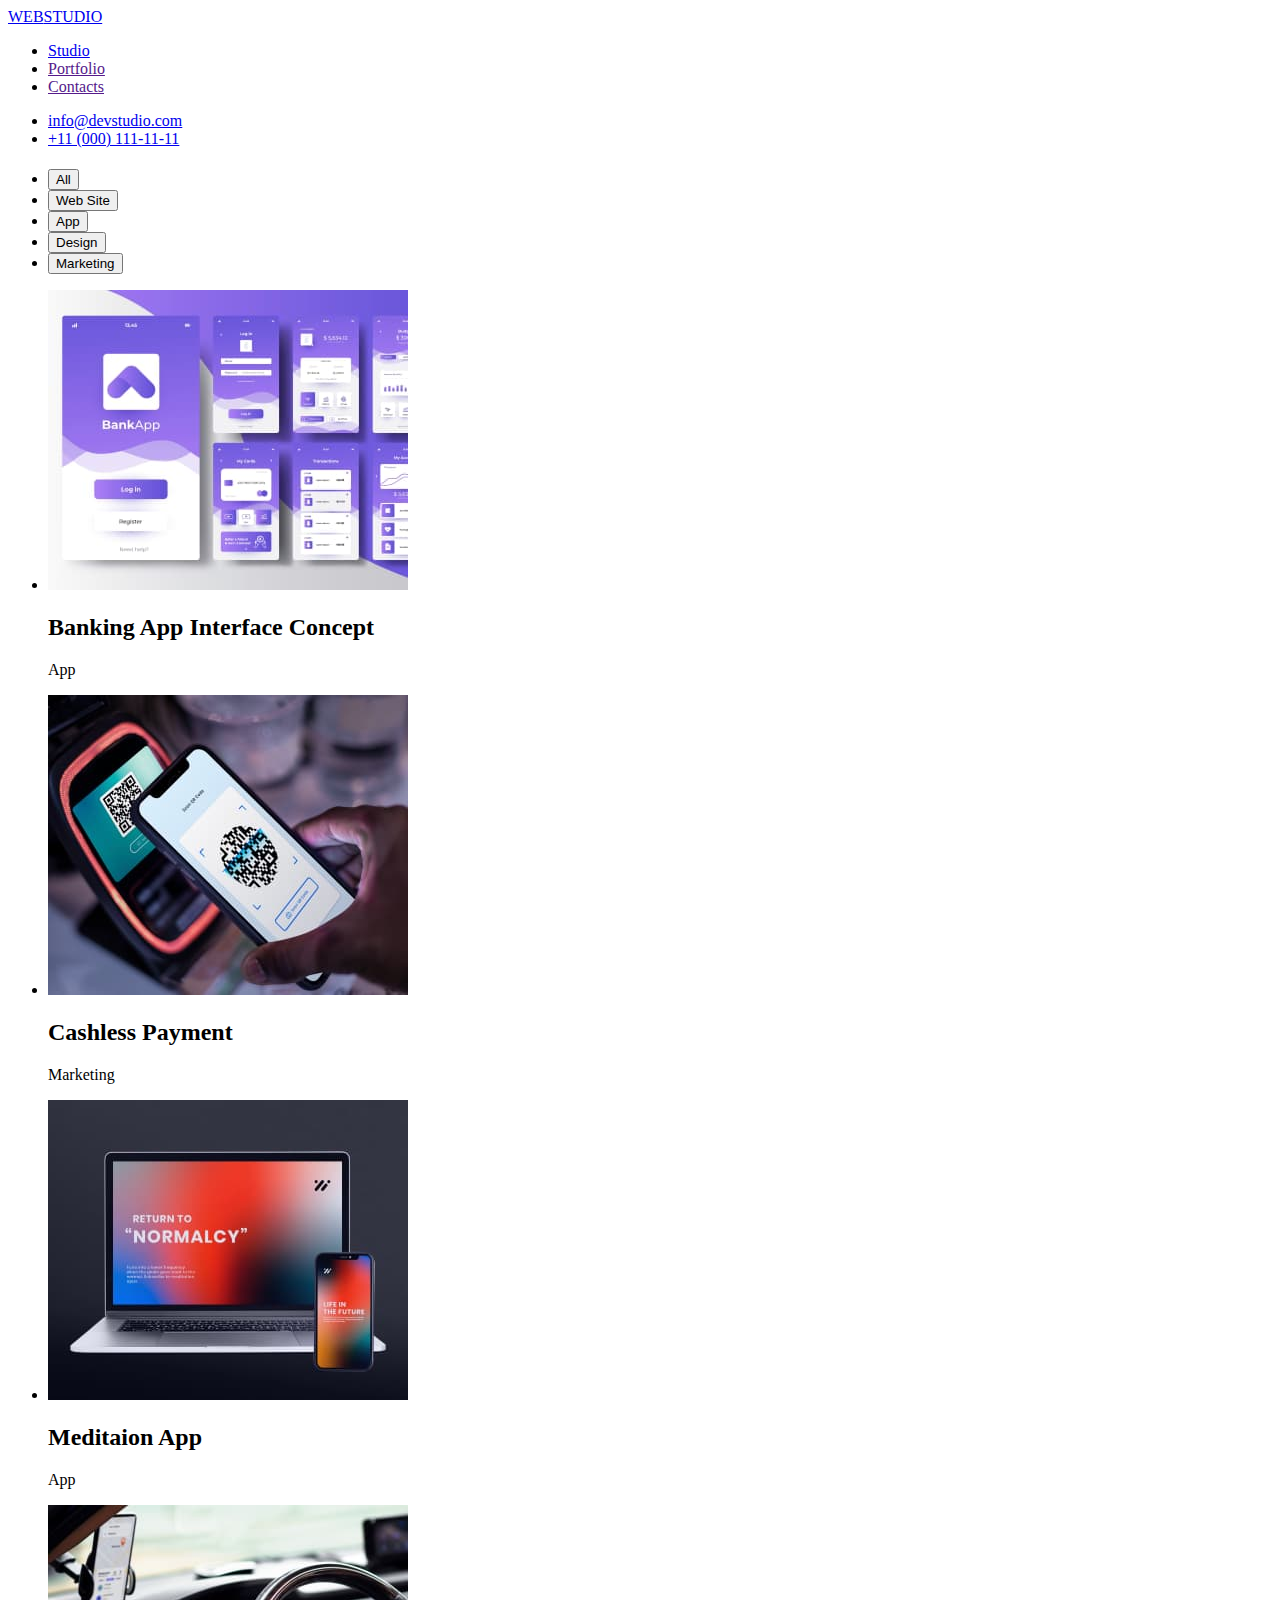
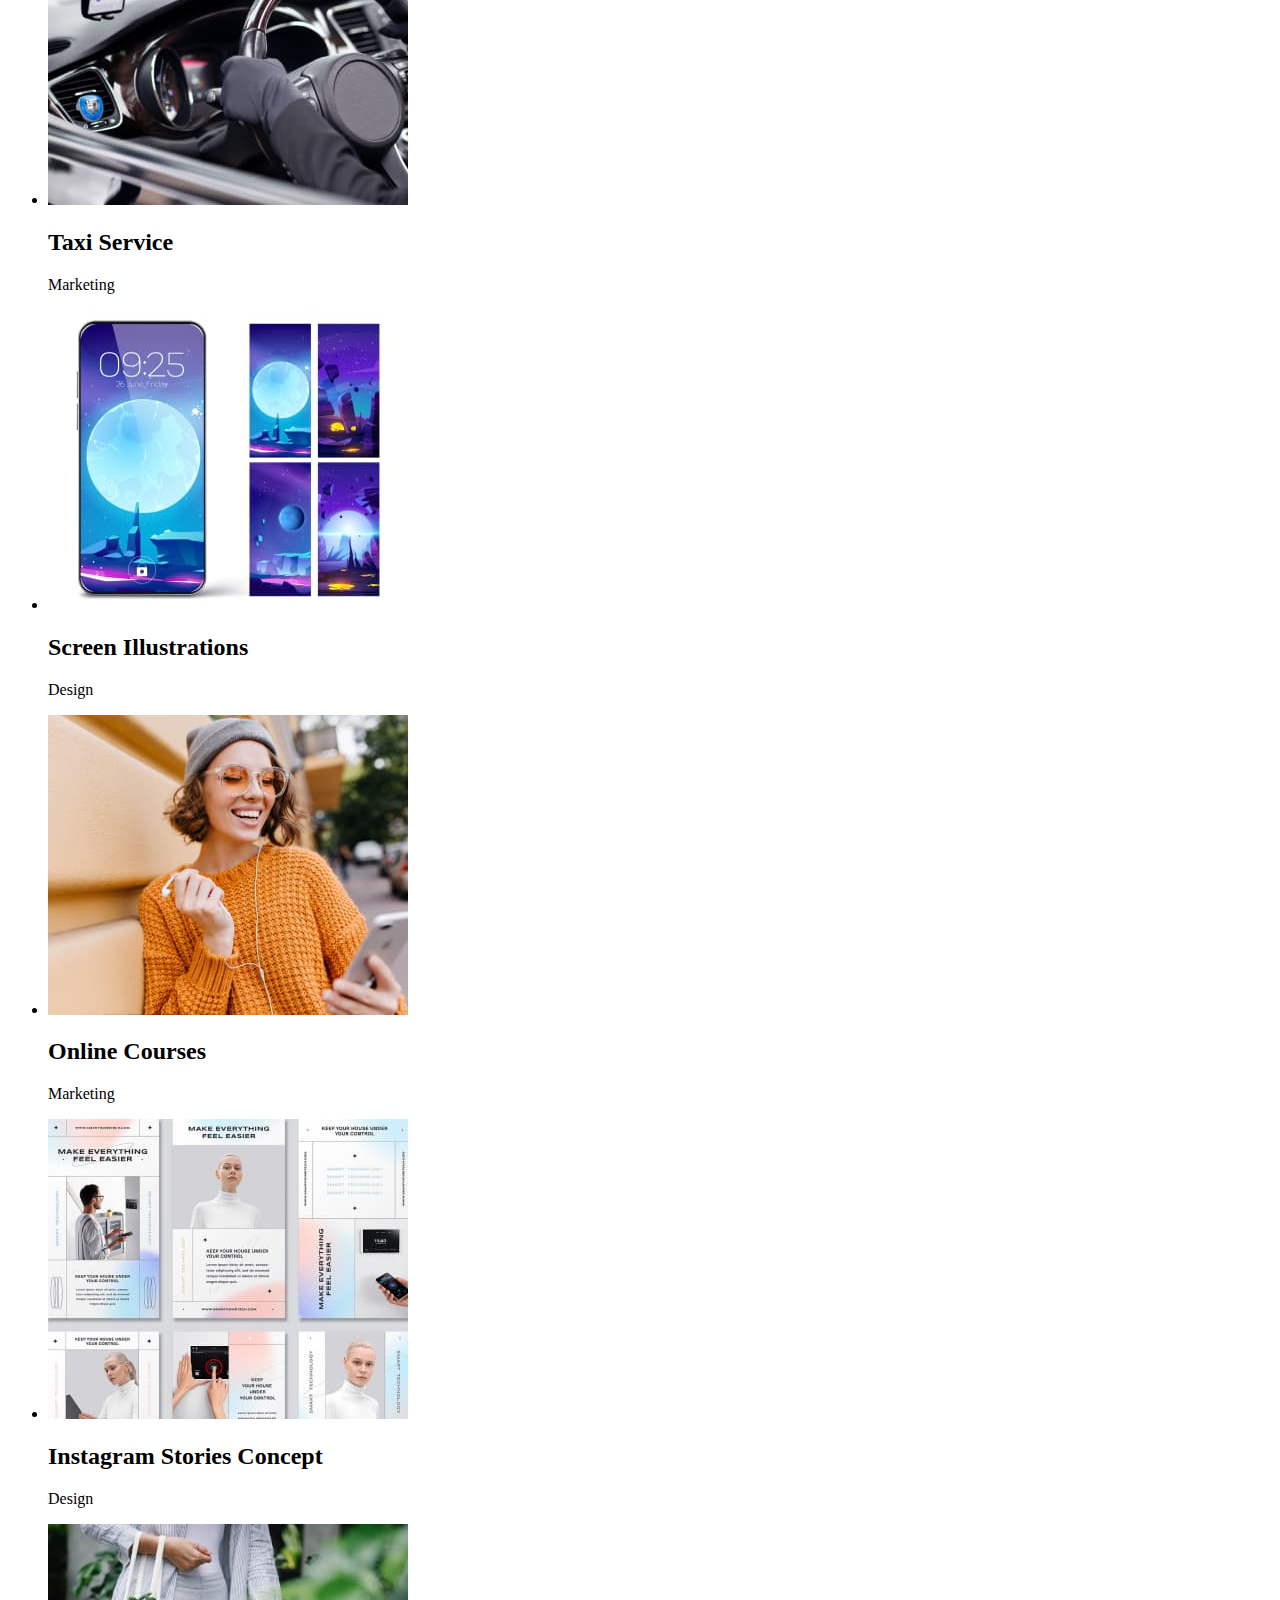
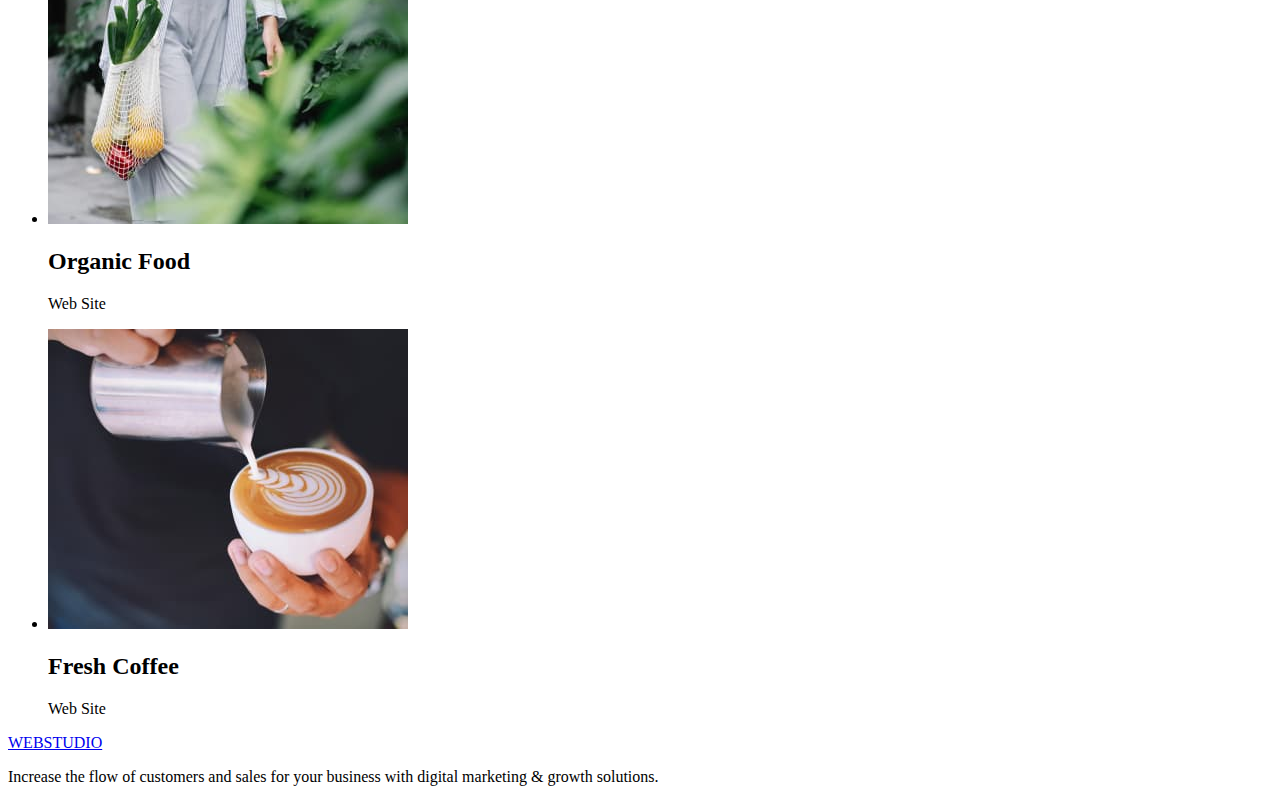
==== portfolio.html @ 89b3ca03 "secondpage" ====
<!DOCTYPE html>
<html lang="en">
<head>
    <meta charset="UTF-8">
    <meta http-equiv="X-UA-Compatible" content="IE=edge">
    <meta name="viewport" content="width=device-width, initial-scale=1.0">
    <title>Document</title>
    <link rel="stylesheet" href="./css/styles.css">
</head>
<body>
    	<header>
			<nav>
				<a href="./index.html">WEB<span>STUDIO</span></a>

				<ul>
					<li><a href="./index.html">Studio</a></li>
					<li><a href="">Portfolio</a></li>
					<li><a href="">Contacts</a></li>
				</ul>

			</nav>

      				<ul>
					<li><a href="mailto:info@devstudio.com">info@devstudio.com</a></li>
					<li><a href="tel:+110001111111">+11 (000) 111-11-11</a></li>
				</ul>

		</header>
        <main>
            <section>
                <h1></h1>
                <ul>
                    <li><button type="button">All</button></li>
                    <li><button type="button">Web Site</button></li>
                    <li><button type="button">App</button></li>
                    <li><button type="button">Design</button></li>
                    <li><button type="button">Marketing</button></li>
                </ul>
                <ul>
                    <li>
                        <img src="./img/img/banking.jpg" alt="App">
                        <h2>Banking App Interface Concept</h2>
                        <p>App</p>
                    </li>
                    <li>
                        <img src="./img/img/cashless.jpg" alt="phonepayment">
                        <h2>Cashless Payment</h2>
                        <p>Marketing</p>
                    </li>
                    <li>
                        <img src="./img/img/meditation.jpg" alt="Laptop and mobilephone">
                        <h2>Meditaion App</h2>
                        <p>App</p>
                    </li>
                    <li>
                        <img src="./img/img/taxi.jpg" alt="Steering wheel">
                        <h2>Taxi Service</h2>
                        <p>Marketing</p>
                    </li>
                    <li>
                        <img src="./img/img/screen.jpg" alt="mobile screen">
                        <h2>Screen Illustrations</h2>
                        <p>Design</p>
                    </li>
                    <li>
                        <img src="./img/img/online.jpg" alt="women">
                        <h2>Online Courses</h2>
                        <p>Marketing</p>
                    </li>
                    <li>
                        <img src="./img/img/inst.jpg" alt="instagram Stories">
                        <h2>Instagram Stories Concept</h2>
                        <p>Design</p>
                    </li>
                    <li>
                        <img src="./img/img/organic.jpg" alt="food in the bag">
                        <h2>Organic Food</h2>
                        <p>Web Site</p>
                    </li>
                    <li>
                        <img src="./img/img/fresh.jpg" alt="cup of Coffee">
                        <h2>Fresh Coffee</h2>
                        <p>Web Site</p>
                    </li>
                </ul>
            </section>
        </main>
    <footer>
			<a href="index.html">WEB<span>STUDIO</span></a>
			<p> Increase the flow of customers and sales for your business with digital marketing & growth solutions. </p>
		</footer>
</body>

</html>
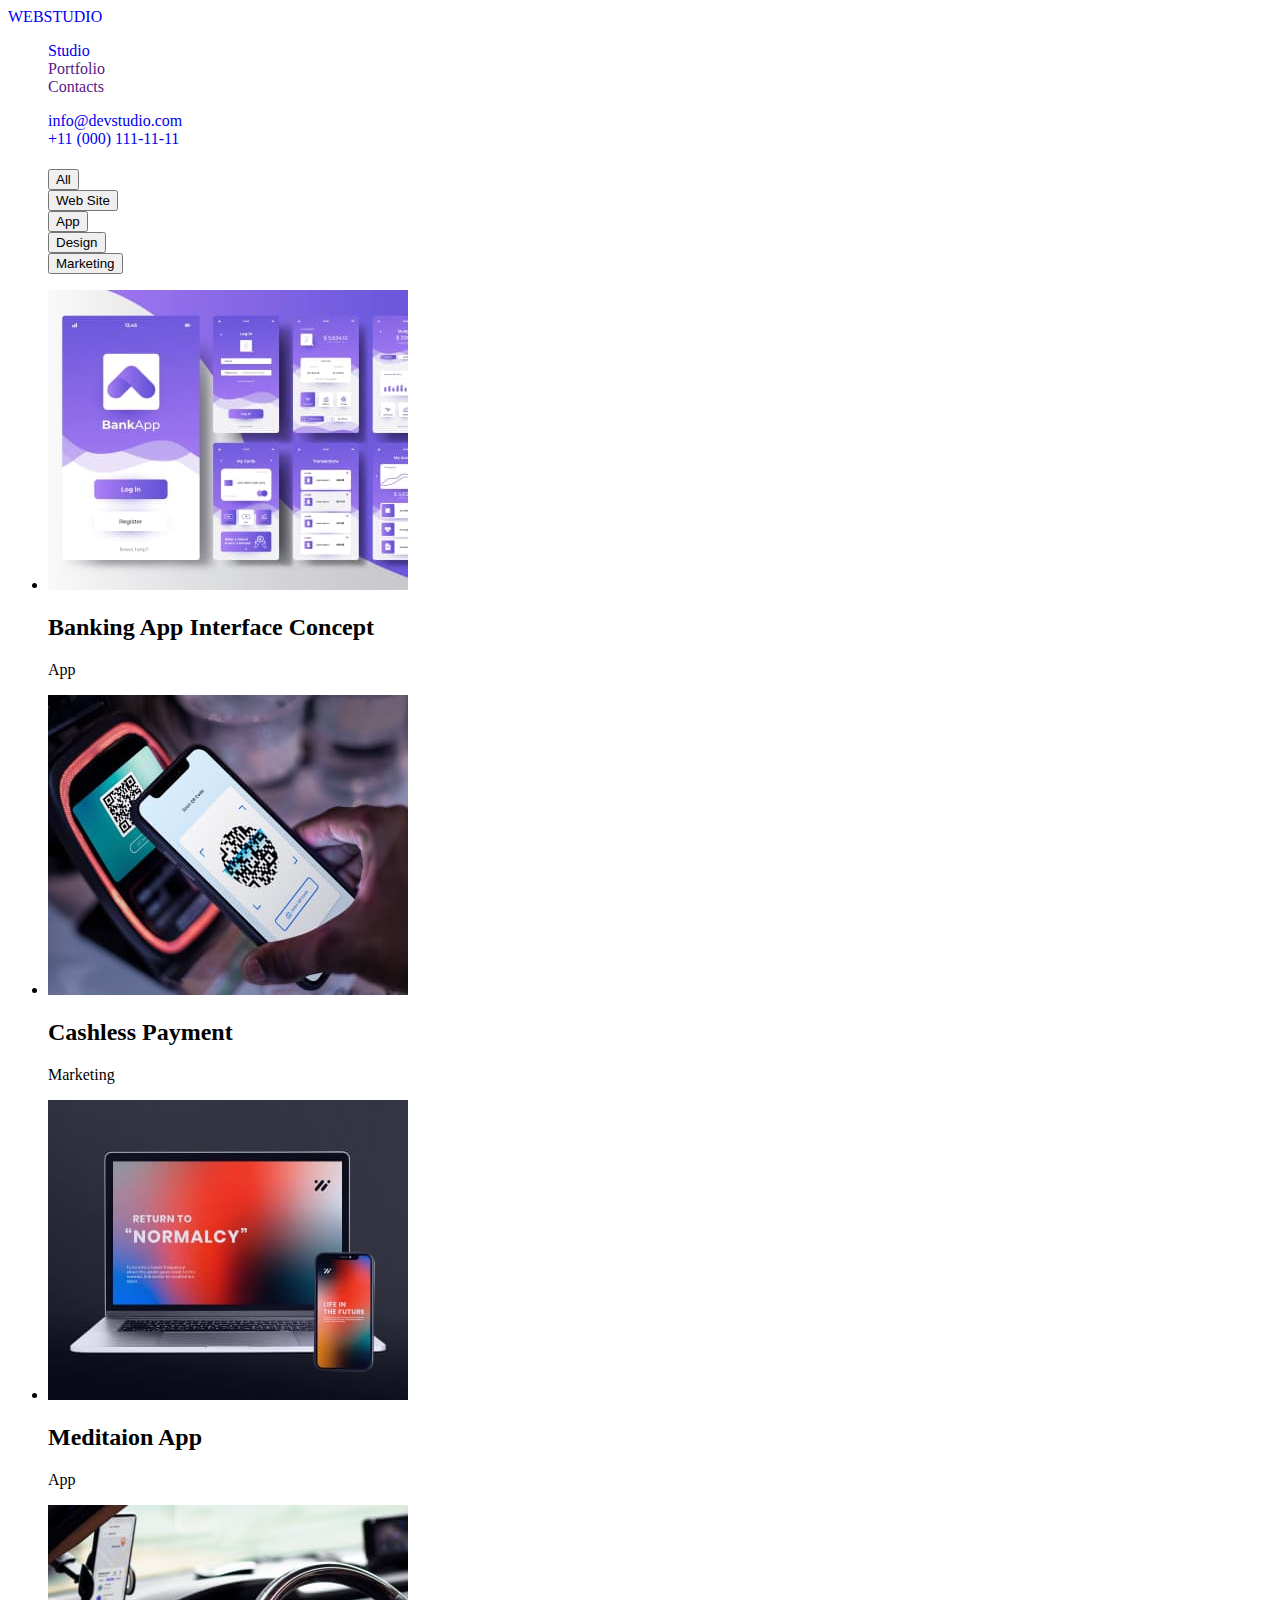
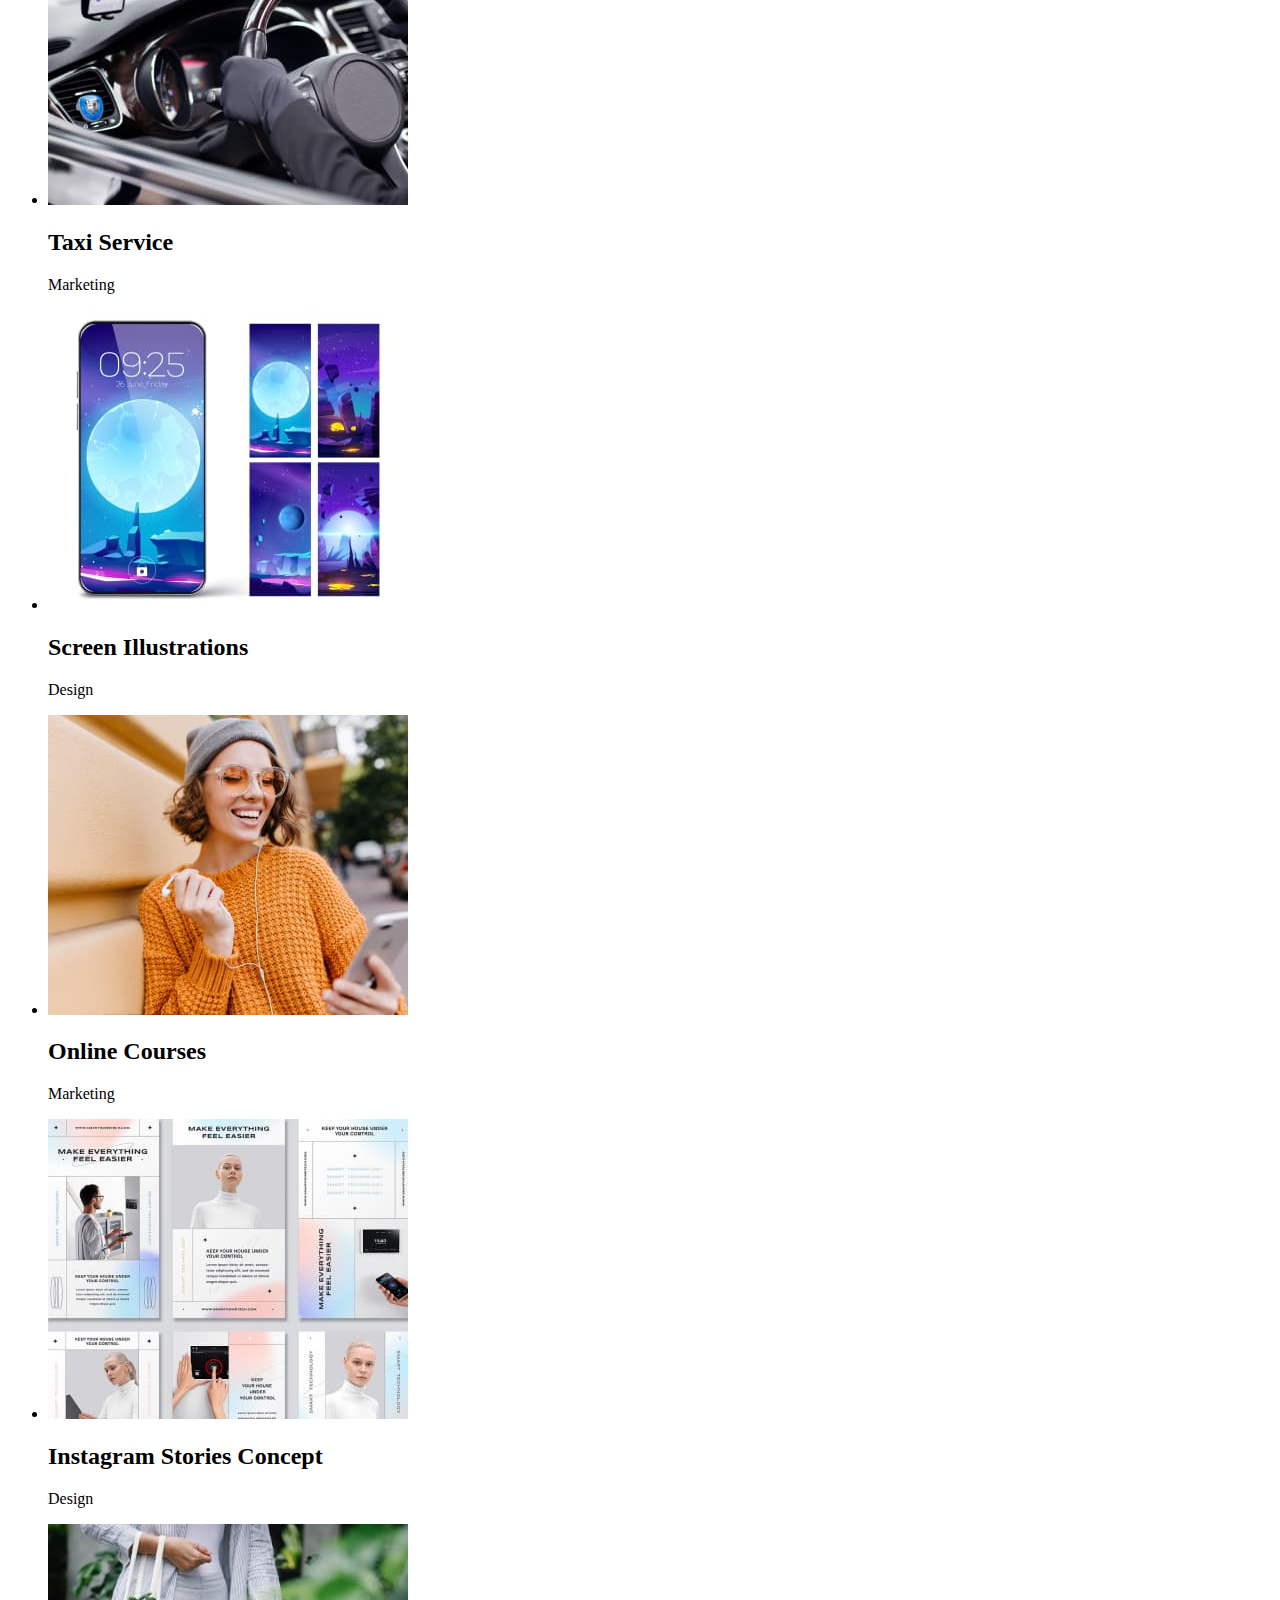
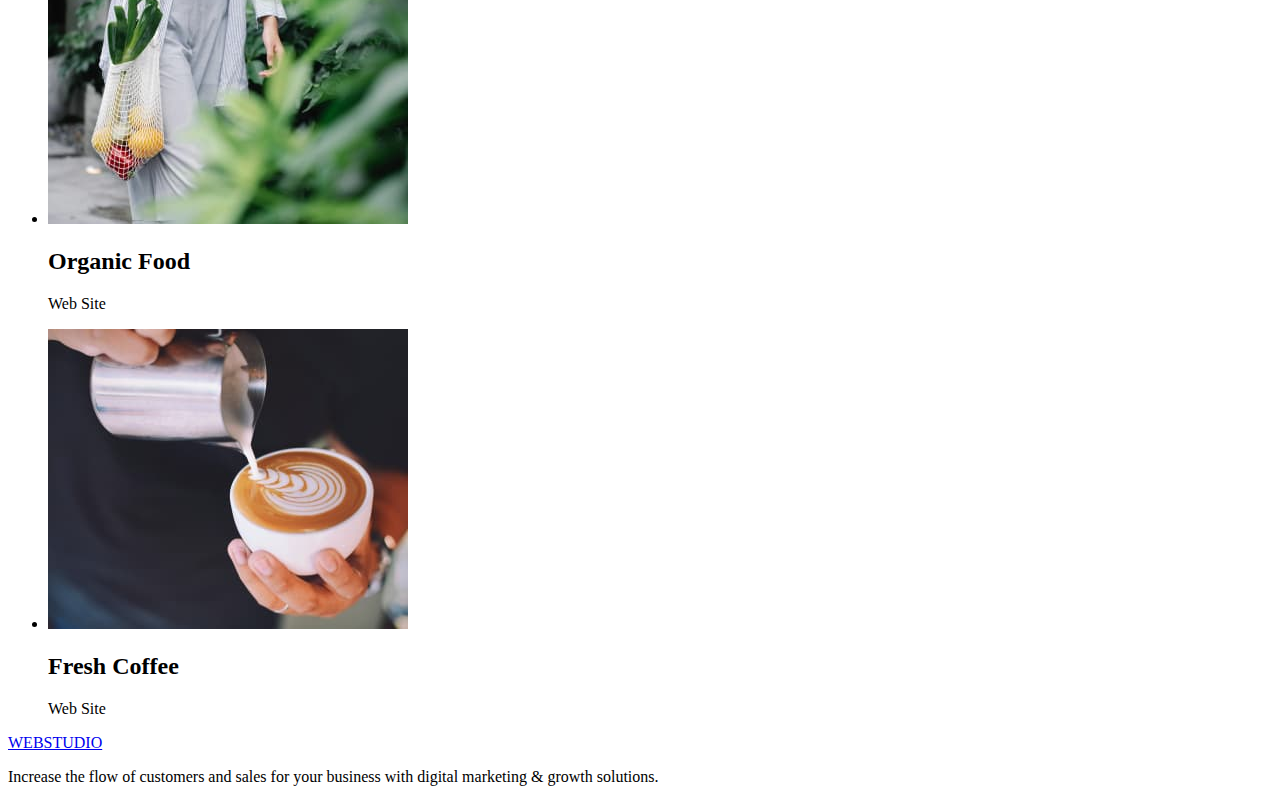
==== commit 65bccf78: "changes portfolio" ====
--- a/portfolio.html
+++ b/portfolio.html
@@ -1,40 +1,43 @@
 <!DOCTYPE html>
 <html lang="en">
 <head>
-    <meta charset="UTF-8">
-    <meta http-equiv="X-UA-Compatible" content="IE=edge">
-    <meta name="viewport" content="width=device-width, initial-scale=1.0">
+    <meta charset="UTF-8"/>
+    <meta http-equiv="X-UA-Compatible" content="IE=edge"/>
+    <meta name="viewport" content="width=device-width, initial-scale=1.0"/>
     <title>Document</title>
-    <link rel="stylesheet" href="./css/styles.css">
+    <link rel="preconnect" href="https://fonts.googleapis.com">
+		<link rel="preconnect" href="https://fonts.gstatic.com" crossorigin>
+		<link href="https://fonts.googleapis.com/css2?family=Raleway:wght@800&family=Roboto:wght@400;500;700&display=swap" rel="stylesheet">
+    <link rel="stylesheet" href="./css/styles.css"/>
 </head>
 <body>
     	<header>
 			<nav>
-				<a href="./index.html">WEB<span>STUDIO</span></a>
+				<a class="logo link" href="./index.html">WEB<span>STUDIO</span></a>
 
-				<ul>
-					<li><a href="./index.html">Studio</a></li>
-					<li><a href="">Portfolio</a></li>
-					<li><a href="">Contacts</a></li>
+				<ul class="header-list list">
+					<li class="studio-title"><a class="studio-title link" href="./index.html">Studio</a></li>
+					<li class="portfolio-title"><a class="portfolio-title link" href="">Portfolio</a></li>
+					<li class="contacts-title"><a class="contacts-title link" href="">Contacts</a></li>
 				</ul>
 
 			</nav>
 
       				<ul>
-					<li><a href="mailto:info@devstudio.com">info@devstudio.com</a></li>
-					<li><a href="tel:+110001111111">+11 (000) 111-11-11</a></li>
+					<li class="mailto list"><a class="mailto link" href="mailto:info@devstudio.com">info@devstudio.com</a></li>
+					<li class="tel list"><a class="tel link" href="tel:+110001111111">+11 (000) 111-11-11</a></li>
 				</ul>
 
 		</header>
         <main>
             <section>
                 <h1></h1>
-                <ul>
-                    <li><button type="button">All</button></li>
-                    <li><button type="button">Web Site</button></li>
-                    <li><button type="button">App</button></li>
-                    <li><button type="button">Design</button></li>
-                    <li><button type="button">Marketing</button></li>
+                <ul class="button-list">
+                    <li class="button-list list"><button type="button">All</button></li>
+                    <li class="button-list list"><button type="button">Web Site</button></li>
+                    <li class="button-list list"><button type="button">App</button></li>
+                    <li class="button-list list"><button type="button">Design</button></li>
+                    <li class="button-list list"><button type="button">Marketing</button></li>
                 </ul>
                 <ul>
                     <li>
--- a/css/styles.css
+++ b/css/styles.css
@@ -0,0 +1,64 @@
+.site-body {
+    background-color: grey;
+}
+.list {list-style: none;}
+
+.link {
+    text-decoration: none ;
+}
+
+.header {}
+
+.header-navigation {}
+
+.header-list {}
+
+.header-item {}
+
+.header-link {}
+
+.heater-contact-info {}
+
+.header-email {}
+
+.header-tel {}
+
+.hero {}
+
+.main-button {
+font-family: 'Roboto';
+font-weight: 600;
+font-size: 12px;
+line-height: 1.33;
+
+/* identical to box height */
+display: flex;
+align-items: center;
+letter-spacing: 0.04em;
+
+color: #FFFFFF;
+cursor: pointer;}
+
+.hero-strategy {}
+
+.hero-title {}
+
+.hero-pre-title {}
+
+
+   .button-list {
+    color: #FFFFFF;
+cursor: pointer;}
+
+.button-list :hover {
+   color:#4D5AE5; 
+}
+
+
+.button-list :focus {
+   color:#4D5AE5; }
+
+   .button-list {
+    color: #FFFFFF;
+cursor: pointer;}
+   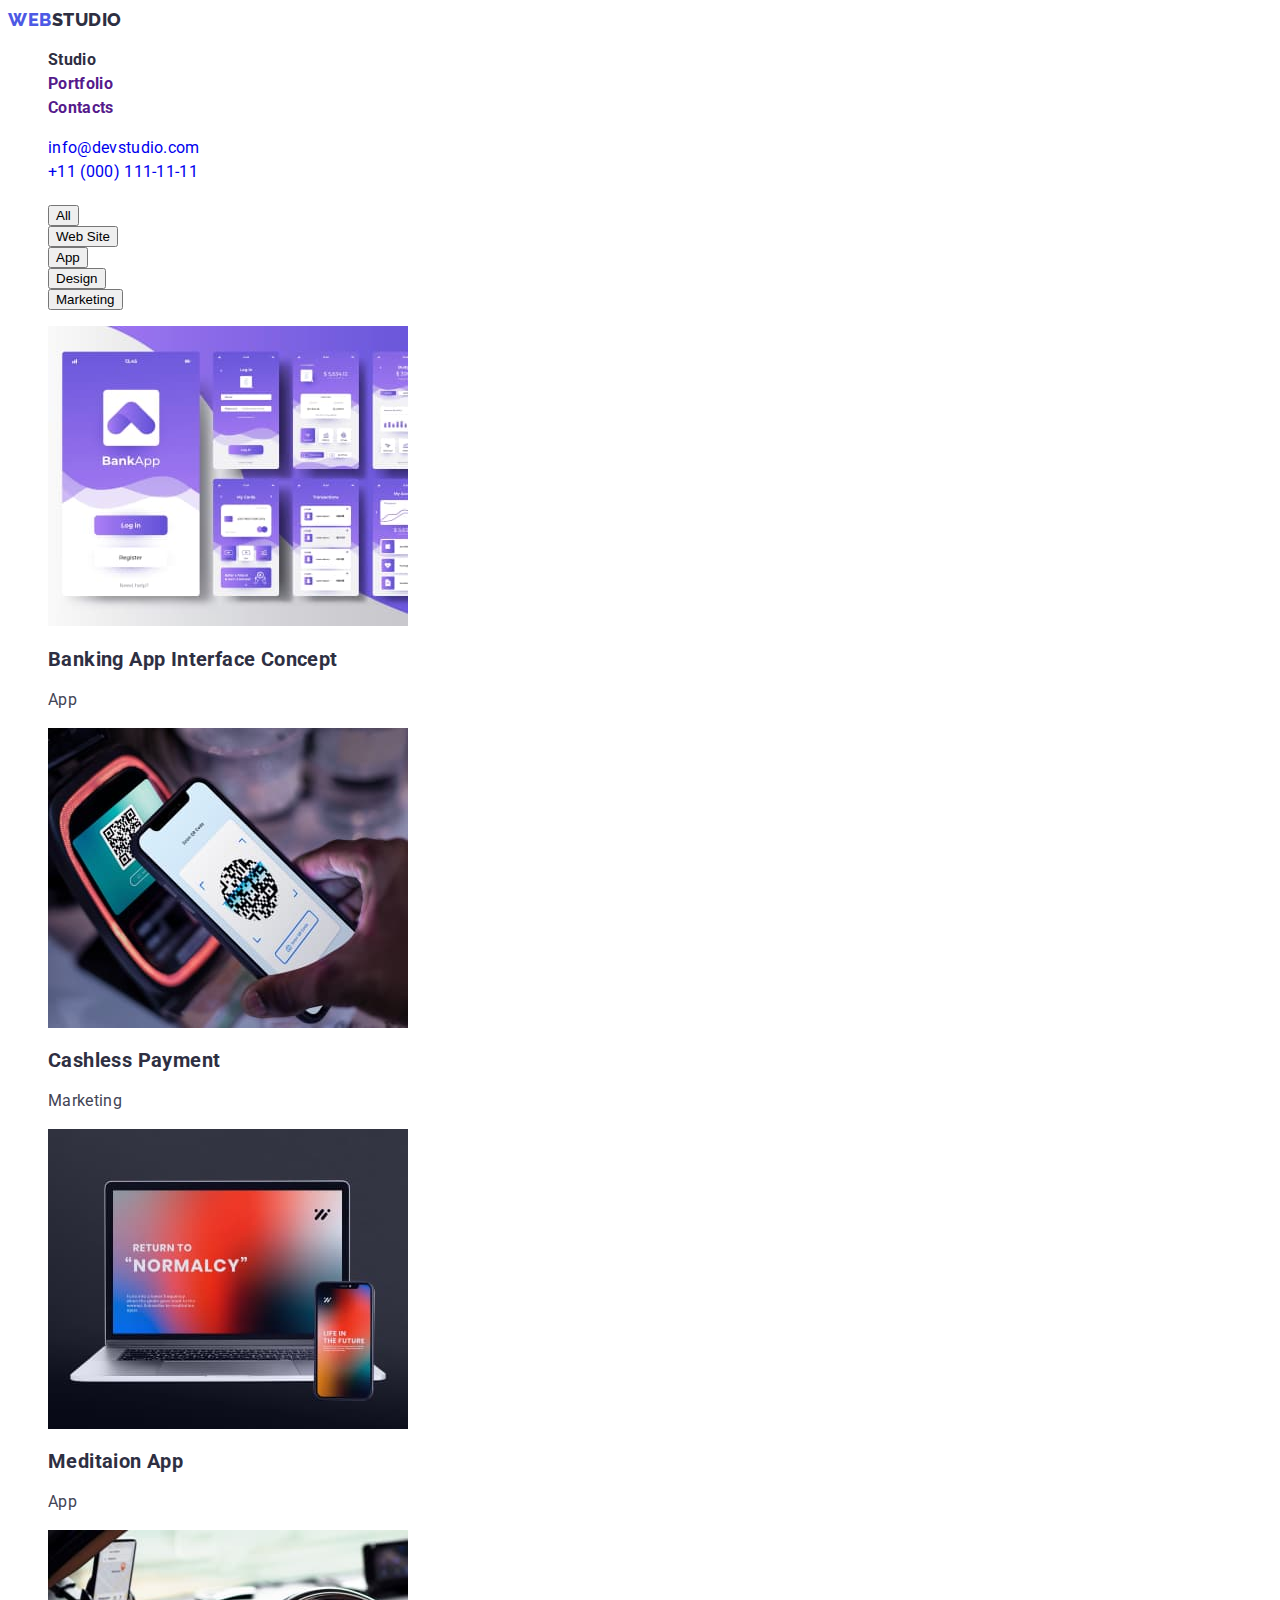
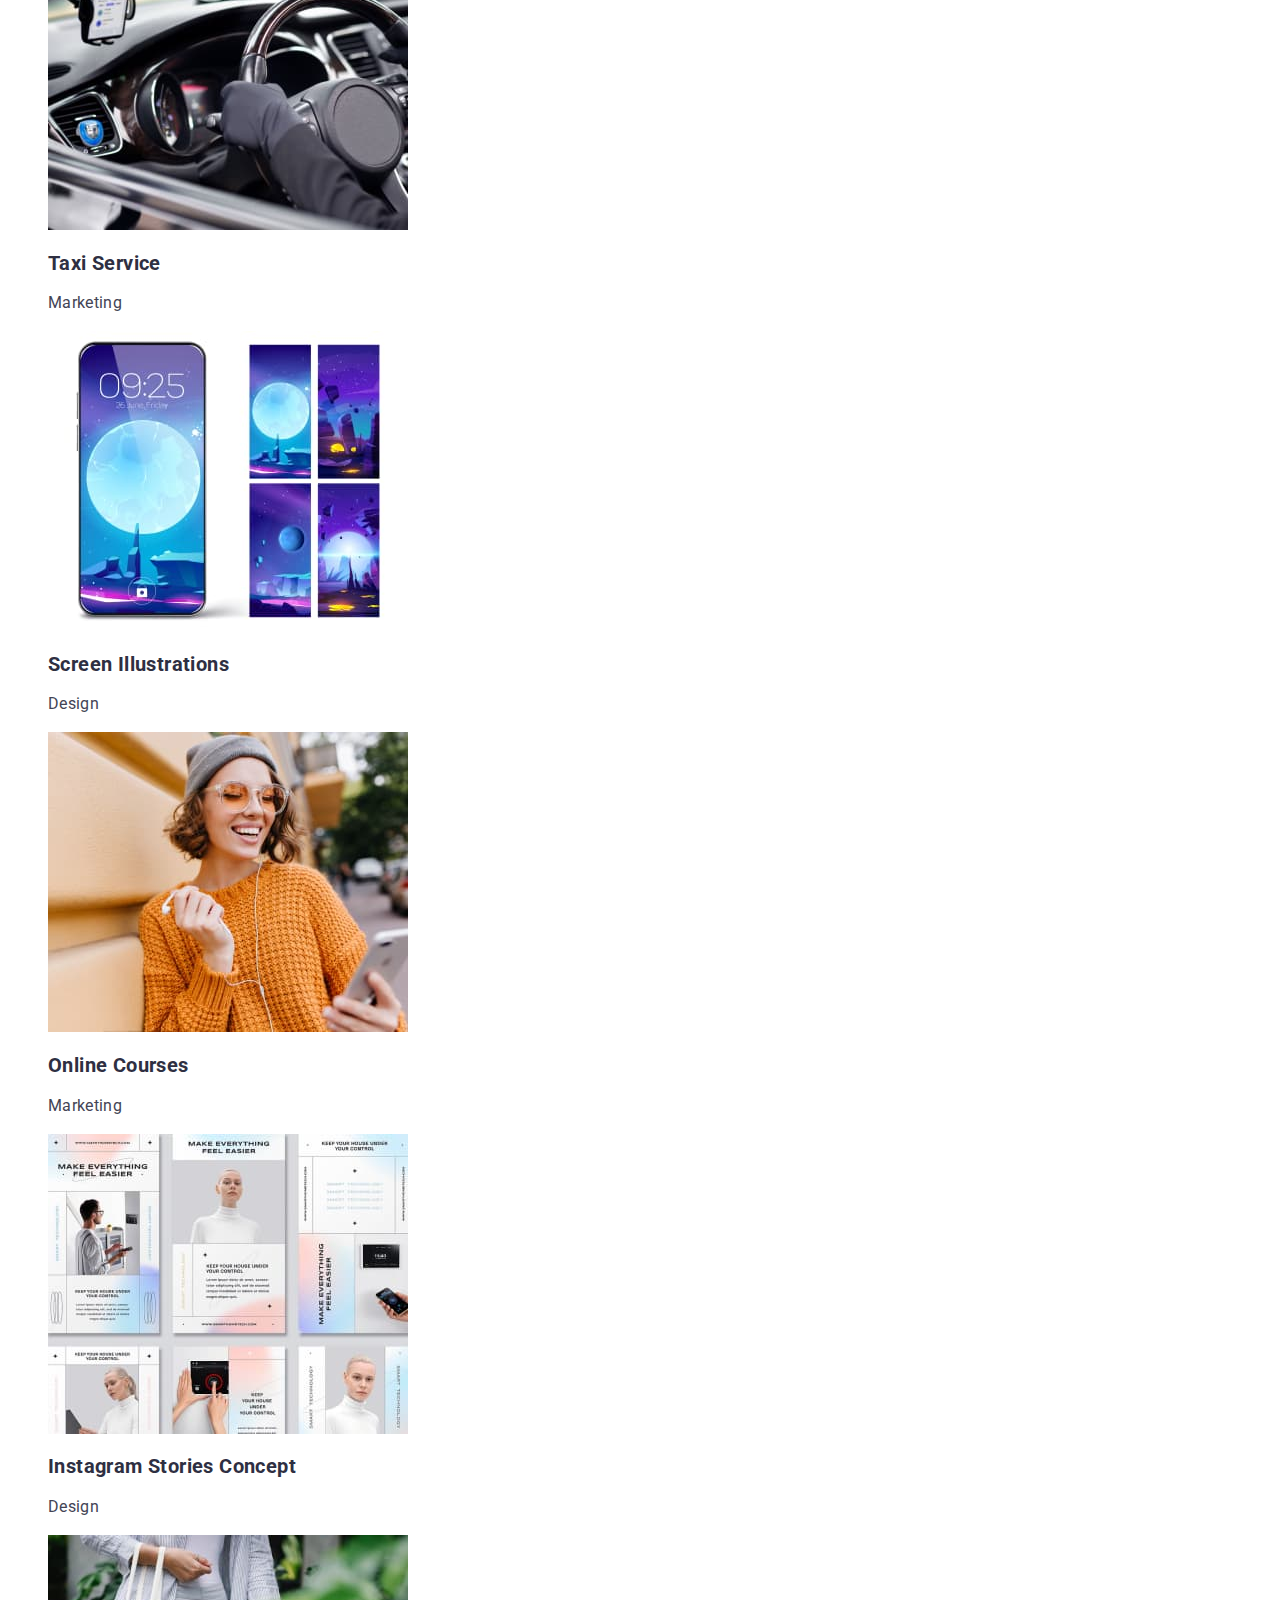
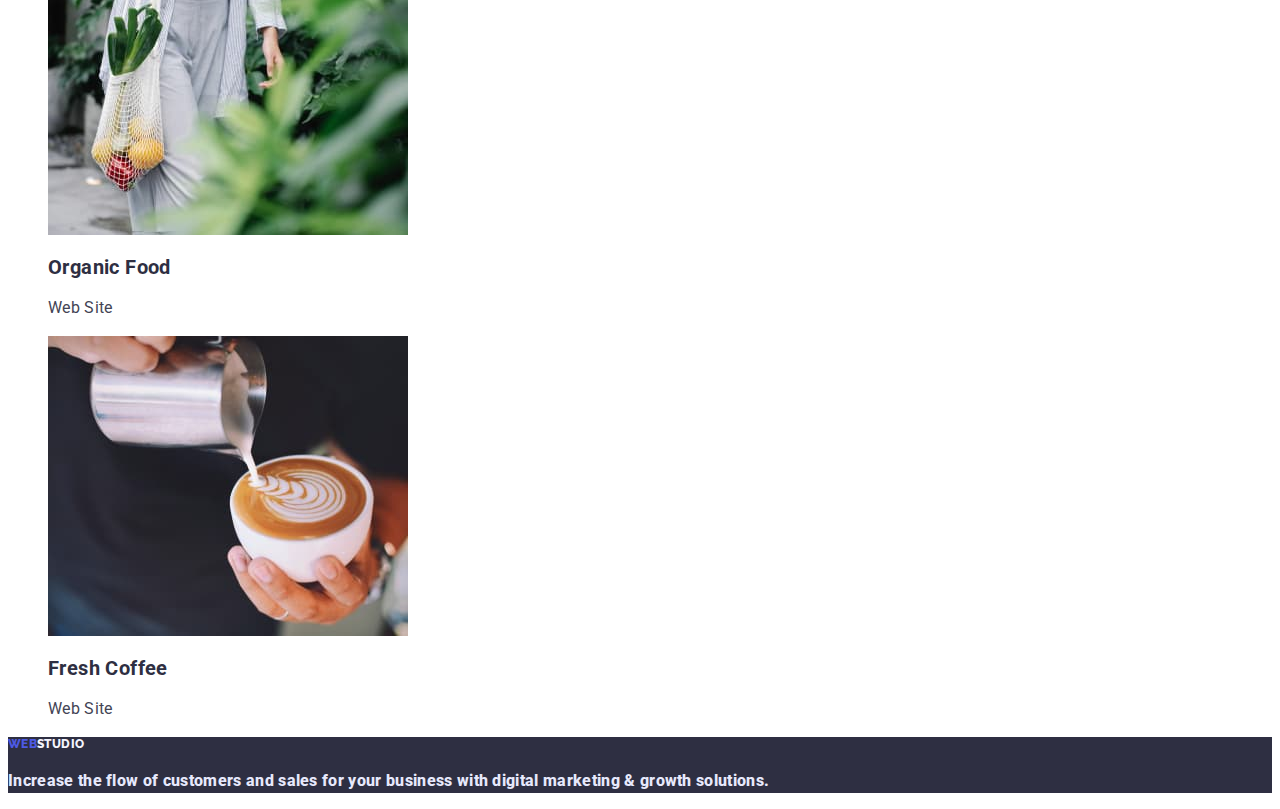
==== commit 020ce596: "updateafterfeedback" ====
--- a/portfolio.html
+++ b/portfolio.html
@@ -13,9 +13,9 @@
 <body>
     	<header>
 			<nav>
-				<a class="logo link" href="./index.html">WEB<span>STUDIO</span></a>
+				<a class="logo-portfolio link" href="./index.html">WEB<span class="logo-studio">STUDIO</span></a>
 
-				<ul class="header-list list">
+				<ul class="header-list-portfolio list">
 					<li class="studio-title"><a class="studio-title link" href="./index.html">Studio</a></li>
 					<li class="portfolio-title"><a class="portfolio-title link" href="">Portfolio</a></li>
 					<li class="contacts-title"><a class="contacts-title link" href="">Contacts</a></li>
@@ -23,7 +23,7 @@
 
 			</nav>
 
-      				<ul>
+      				<ul class="contact-inf">
 					<li class="mailto list"><a class="mailto link" href="mailto:info@devstudio.com">info@devstudio.com</a></li>
 					<li class="tel list"><a class="tel link" href="tel:+110001111111">+11 (000) 111-11-11</a></li>
 				</ul>
@@ -31,8 +31,8 @@
 		</header>
         <main>
             <section>
-                <h1></h1>
-                <ul class="button-list">
+                <h1 class="Visually-hiden"></h1>
+                <ul class="button-list-portfolio">
                     <li class="button-list list"><button type="button">All</button></li>
                     <li class="button-list list"><button type="button">Web Site</button></li>
                     <li class="button-list list"><button type="button">App</button></li>
@@ -40,57 +40,57 @@
                     <li class="button-list list"><button type="button">Marketing</button></li>
                 </ul>
                 <ul>
-                    <li>
-                        <img src="./img/img/banking.jpg" alt="App">
-                        <h2>Banking App Interface Concept</h2>
-                        <p>App</p>
+                    <li class="menutour list">
+                        <img src="./img/img/banking.jpg" alt="App" width="360">
+                        <h2 class="menu-title">Banking App Interface Concept</h2>
+                        <p class="pre-menu-title">App</p>
                     </li>
-                    <li>
-                        <img src="./img/img/cashless.jpg" alt="phonepayment">
-                        <h2>Cashless Payment</h2>
-                        <p>Marketing</p>
+                    <li class="menutour list">
+                        <img src="./img/img/cashless.jpg" alt="phonepayment" width="360">
+                        <h2 class="menu-title">Cashless Payment</h2>
+                        <p class="pre-menu-title">Marketing</p>
                     </li>
-                    <li>
-                        <img src="./img/img/meditation.jpg" alt="Laptop and mobilephone">
-                        <h2>Meditaion App</h2>
-                        <p>App</p>
+                    <li class="menutour list">
+                        <img src="./img/img/meditation.jpg" alt="Laptop and mobilephone" width="360">
+                        <h2 class="menu-title">Meditaion App</h2>
+                        <p class="pre-menu-title">App</p>
                     </li>
-                    <li>
-                        <img src="./img/img/taxi.jpg" alt="Steering wheel">
-                        <h2>Taxi Service</h2>
-                        <p>Marketing</p>
+                    <li class="menutour list">
+                        <img src="./img/img/taxi.jpg" alt="Steering wheel" width="360">
+                        <h2 class="menu-title">Taxi Service</h2>
+                        <p class="pre-menu-title">Marketing</p>
                     </li>
-                    <li>
-                        <img src="./img/img/screen.jpg" alt="mobile screen">
-                        <h2>Screen Illustrations</h2>
-                        <p>Design</p>
+                    <li class="menutour list">
+                        <img src="./img/img/screen.jpg" alt="mobile screen" width="360">
+                        <h2 class="menu-title">Screen Illustrations</h2>
+                        <p class="pre-menu-title">Design</p>
                     </li>
-                    <li>
-                        <img src="./img/img/online.jpg" alt="women">
-                        <h2>Online Courses</h2>
-                        <p>Marketing</p>
+                    <li class="menutour list">
+                        <img src="./img/img/online.jpg" alt="women" width="360">
+                        <h2 class="menu-title">Online Courses</h2>
+                        <p class="pre-menu-title">Marketing</p>
                     </li>
-                    <li>
-                        <img src="./img/img/inst.jpg" alt="instagram Stories">
-                        <h2>Instagram Stories Concept</h2>
-                        <p>Design</p>
+                    <li class="menutour list">
+                        <img src="./img/img/inst.jpg" alt="instagram Stories" width="360">
+                        <h2 class="menu-title">Instagram Stories Concept</h2>
+                        <p class="pre-menu-title">Design</p>
                     </li>
-                    <li>
-                        <img src="./img/img/organic.jpg" alt="food in the bag">
-                        <h2>Organic Food</h2>
-                        <p>Web Site</p>
+                    <li class="menutour list">
+                        <img src="./img/img/organic.jpg" alt="food in the bag" width="360">
+                        <h2 class="menu-title">Organic Food</h2>
+                        <p class="pre-menu-title">Web Site</p>
                     </li>
-                    <li>
-                        <img src="./img/img/fresh.jpg" alt="cup of Coffee">
-                        <h2>Fresh Coffee</h2>
-                        <p>Web Site</p>
+                    <li class="menutour list">
+                        <img src="./img/img/fresh.jpg" alt="cup of Coffee" width="360">
+                        <h2 class="menu-title">Fresh Coffee</h2>
+                        <p class="pre-menu-title">Web Site</p>
                     </li>
                 </ul>
             </section>
         </main>
-    <footer>
-			<a href="index.html">WEB<span>STUDIO</span></a>
-			<p> Increase the flow of customers and sales for your business with digital marketing & growth solutions. </p>
+    <footer class="footer">
+			<a class="footer-logo link" href="index.html">WEB<span class="logo-footer">STUDIO</span></a>
+			<p class="end-word"> Increase the flow of customers and sales for your business with digital marketing & growth solutions. </p>
 		</footer>
 </body>
 
--- a/css/styles.css
+++ b/css/styles.css
@@ -1,64 +1,501 @@
-.site-body {
-    background-color: grey;
+
+:root {
+--primary-brand: #4D5AE5;
+--dark: #2E2F42;
+--text: #434455;
+--success: #31d0aa;
+--subtle-text:#8e8f99;
+--accent:#e7e9fc;
+--ligt:#F4F4FD;
+--button-active:#404bbf;
+--white-text-color:#ffffff;
+
+--main-font: Roboto, sans-serif;
+--secondary-font:Raleway, sans-serif;
+
+
+}
+
+body {
+    background-color: var(--white-text-color);
+    color: var(--text);
+    font-family: var(--main-font);
+    font-size: 16px;
+    letter-spacing: 0.02em;
+    
 }
 .list {list-style: none;}
 
 .link {
     text-decoration: none ;
 }
-
-.header {}
-
+/* --------------HEADER---------------*/
+.header {
+     background: #FFFFFF;
+
+}
+    
+       
 .header-navigation {}
 
-.header-list {}
-
-.header-item {}
-
-.header-link {}
-
-.heater-contact-info {}
-
-.header-email {}
-
-.header-tel {}
-
-.hero {}
+.logo-main { 
+font-family: 'Raleway';
+    font-weight: 800;
+    font-size: 18px;
+    line-height: 1.33;
+
+    /* identical to box height, or 133% */
+    display: flex;
+    align-items: center;
+    letter-spacing: 0.03em;
+    text-transform: uppercase;}
+    
+      .first-logo {
+        color: #4D5AE5; } 
+       
+
+.studio-logo {color: #2E2F42;}
+
+
+.header-list {
+    
+    
+}
+
+.header-link {
+    background-color: #FFFFFF;
+    font-family: 'Roboto';
+    font-weight: 700;
+    font-size: 16px;
+    line-height: 1.5;
+
+    /* identical to box height, or 150% */
+    letter-spacing: 0.02em;
+
+    /* NAVY BLUE */
+    color: #2E2F42;
+    
+}
+.header-link:hover {color: var(--primary-brand);}
+.heade-link:focus
+
+
+
+.link {
+
+   color: #434455;}
+
+.header-contact-info {
+    font-family: 'Roboto';
+        font-weight: 400;
+        font-size: 16px;
+        line-height: 1.5;
+    
+        /* identical to box height, or 150% */
+        letter-spacing: 0.02em;
+
+}
+
+
+
+.header-email {color: #434455;
+    
+}
+
+.header-tel { color: #434455;
+  
+       
+}
+
+/*------------HERO-------------*/
+
+.hero { background-color: #2E2F42; 
+       
+}
+
+
+
+.solution {
+    
+      
+    
+        /* Header 1 */
+        font-family: 'Roboto';
+        font-weight: 700;
+        font-size: 56px;
+        line-height: 1.07;
+    
+        /* or 107% */
+        text-align: center;
+        letter-spacing: 0.02em;
+    
+        color: #FFFFFF;
+}
+ .visually-hidden {
+    position: absolute;
+    width: 1px;
+    height: 1px;
+    margin: -1px;
+    border: 0;
+
+    white-space: nowrap;
+    clip-path: inset(100%);
+    clip: rect(0 0 0);
+    overflow: hidden;
+
+ }
+
+
+.hero-strategy {
+   }
+
+.hero-title {
+font-family: 'Roboto';
+    font-weight: 700;
+    font-size: 20px;
+    line-height: 1,2;
+
+    /* identical to box height, or 120% */
+    letter-spacing: 0.02em;
+
+    /* NAVY BLUE */
+    color: #2E2F42;
+}
+
+.hero-pre-title {
+font-family: 'Roboto';
+    font-weight: 400;
+    font-size: 16px;
+    line-height: 1,5;
+
+    /* or 150% */
+    letter-spacing: 0.02em;
+
+    /* SLATE */
+    color: #434455;
+}
+
+
 
 .main-button {
+    
 font-family: 'Roboto';
-font-weight: 600;
-font-size: 12px;
-line-height: 1.33;
-
-/* identical to box height */
-display: flex;
-align-items: center;
-letter-spacing: 0.04em;
-
-color: #FFFFFF;
+    font-weight: 700;
+    font-size: 16px;
+    line-height: 1,18;
+
+    /* identical to box height */
+    display: flex;
+    align-items: center;
+
+    color: #FFFFFF;
+
+}
+
+
+.button-link :hover {
+color: #4D5AE5;
+
+    }
+     
+
+.button-link :focus {
+color:  #4D5AE5;
+}
+
+
+
+
+
+  /*-------What are we doing--------*/
+  .our-work { }
+
+
+  .explination-list {
+    
+    font-family: 'Roboto';
+    font-weight: 700;
+    font-size: 36px;
+    line-height: 1,1;
+
+    /* identical to box height, or 111% */
+    text-align: center;
+    letter-spacing: 0.02em;
+    text-transform: capitalize;
+
+    color: #2E2F42;
+
+ }
+
+
+
+
+.main-button {
+    background: #4D5AE5;
+   
 cursor: pointer;}
 
-.hero-strategy {}
-
-.hero-title {}
-
-.hero-pre-title {}
-
+.button-list :hover {
+   color:#4D5AE5; 
+}
+
+
+.button-list :focus {
+   color:#4D5AE5; }
 
    .button-list {
     color: #FFFFFF;
 cursor: pointer;}
 
+.team-our-title {
+
+}
+
+  .team-section { 
+background: #F4F4FD;
+
+
+  } 
+.team {
+
+    
+}
+.team-title {
+/* Header 2 */
+font-family: 'Roboto';
+    font-weight: 700;
+    font-size: 36px;
+    line-height: 1,11;
+
+    /* identical to box height, or 111% */
+ 
+    letter-spacing: 0.02em;
+    text-transform: capitalize;
+
+    color: #2E2F42;
+    
+  
+    
+}
+
+.team-title-first{ 
+    font-family: 'Roboto';
+        font-weight: 700;
+        font-size: 20px;
+        line-height: 1,2;
+    
+       
+    
+        /* NAVY BLUE */
+        color: #2E2F42;
+    
+    
+   
+
+
+}
+.team-pre-title {
+font-family: 'Roboto';
+    font-weight: 400;
+    font-size: 16px;
+    line-height: 1,5;
+
+    
+
+    /* SLATE */
+    color: #434455;}
+
+
+
+
+/*------FOOTER---------*/
+
+.footer {
+    background: #2E2F42;
+}
+.end-word {
+
+    font-family: 'Roboto';
+    font-weight: 800;
+    font-size: 16px;
+    line-height: 1.5;
+
+  
+    letter-spacing: 0.02em;
+
+    color: #E7E9FC;
+        
+}
+
+.footer-logo {
+
+
+    font-family: 'Raleway';
+    font-weight: 800;
+    font-size: 12px;
+    line-height: 1.3;
+
+    /* identical to box height, or 133% */
+    display: flex;
+    align-items: center;
+    letter-spacing: 0.03em;
+    text-transform: uppercase;
+
+    /* IRIS */
+    color: #4D5AE5;
+}
+
+.logo-footer {
+    color: #F4F4FD;
+    font-family: 'Raleway';
+    font-weight: 800;
+    font-size: 12px;
+    line-height: 1.3;
+}
+
+/*-------HEADER PORTFOLIO*/
+
+.logo-portfolio {
+    font-family: 'Raleway';
+    font-weight: 800;
+    font-size: 18px;
+    line-height: 1.33;
+
+    /* identical to box height, or 133% */
+    display: flex;
+    align-items: center;
+    letter-spacing: 0.03em;
+    text-transform: uppercase;
+
+    /* IRIS */
+    color: #4D5AE5;
+
+}
+.logo-studio {
+    color: #2E2F42;
+}
+
+.header-list-portfolio {
+    background-color: #FFFFFF;
+    font-family: 'Roboto';
+        font-weight: 700;
+        font-size: 16px;
+        line-height: 1.5;
+    
+        /* identical to box height, or 150% */
+        letter-spacing: 0.02em;
+    
+        /* NAVY BLUE */
+        color: #2E2F42;
+}
+.studio-title {
+    font-family: 'Roboto';
+font-weight: 700;
+font-size: 16px;
+line-height: 1.5;
+
+/* identical to box height, or 150% */
+letter-spacing: 0.02em;
+
+/* NAVY BLUE */
+color: #2E2F42;
+}
+
+.link {}
+
+.portfolio-title {}
+
+.contacts-title {}
+
+.contact-inf {
+    font-family: 'Roboto';
+        font-weight: 400;
+        font-size: 16px;
+        line-height: 1.5;
+    
+        /* identical to box height, or 150% */
+        letter-spacing: 0.02em;
+    
+        /* SLATE */
+        color: #434455;
+}
+.mailto {}
+
+.tel {}
+
+/*--------MAIN---------*/
+  .button {
+        color: #4D5AE5;
+        cursor: pointer;
+        color: #4D5AE5;
+            font-family: 'Roboto';
+            font-weight: 700;
+            font-size: 12px;
+            line-height: 1.3;
+        
+            display: flex;
+            align-items: center;
+            text-align: center;
+            letter-spacing: 0.04em;
+
+    }
+
+.button-list {
+    
+     }
+
 .button-list :hover {
-   color:#4D5AE5; 
-}
-
-
-.button-list :focus {
-   color:#4D5AE5; }
-
-   .button-list {
-    color: #FFFFFF;
-cursor: pointer;}
-   +    color:#4D5AE5;
+     background-color: #4D5AE5;
+     color: #FFFFFF;
+      
+    }
+    
+    .button-list :focus {
+       background-color: #4D5AE5;
+        color: #FFFFFF;
+    }
+
+  
+
+    .menu-title {
+font-family: 'Roboto';
+    font-weight: 700;
+    font-size: 20px;
+    line-height: 1.2;
+
+    /* identical to box height, or 120% */
+    letter-spacing: 0.02em;
+
+    /* NAVY BLUE */
+    color: #2E2F42;
+
+
+    /* Inside auto layout */
+    flex: none;
+    order: 0;
+    flex-grow: 0;
+    }
+
+    .pre-menu-title {
+    font-family: 'Roboto';
+        font-weight: 400;
+        font-size: 16px;
+        line-height: 1.5;
+    
+        /* identical to box height, or 150% */
+        letter-spacing: 0.02em;
+    
+        /* SLATE */
+        color: #434455;
+    
+    
+        /* Inside auto layout */
+        flex: none;
+        order: 1;
+        flex-grow: 0;
+    }
+        
+
+
+ 
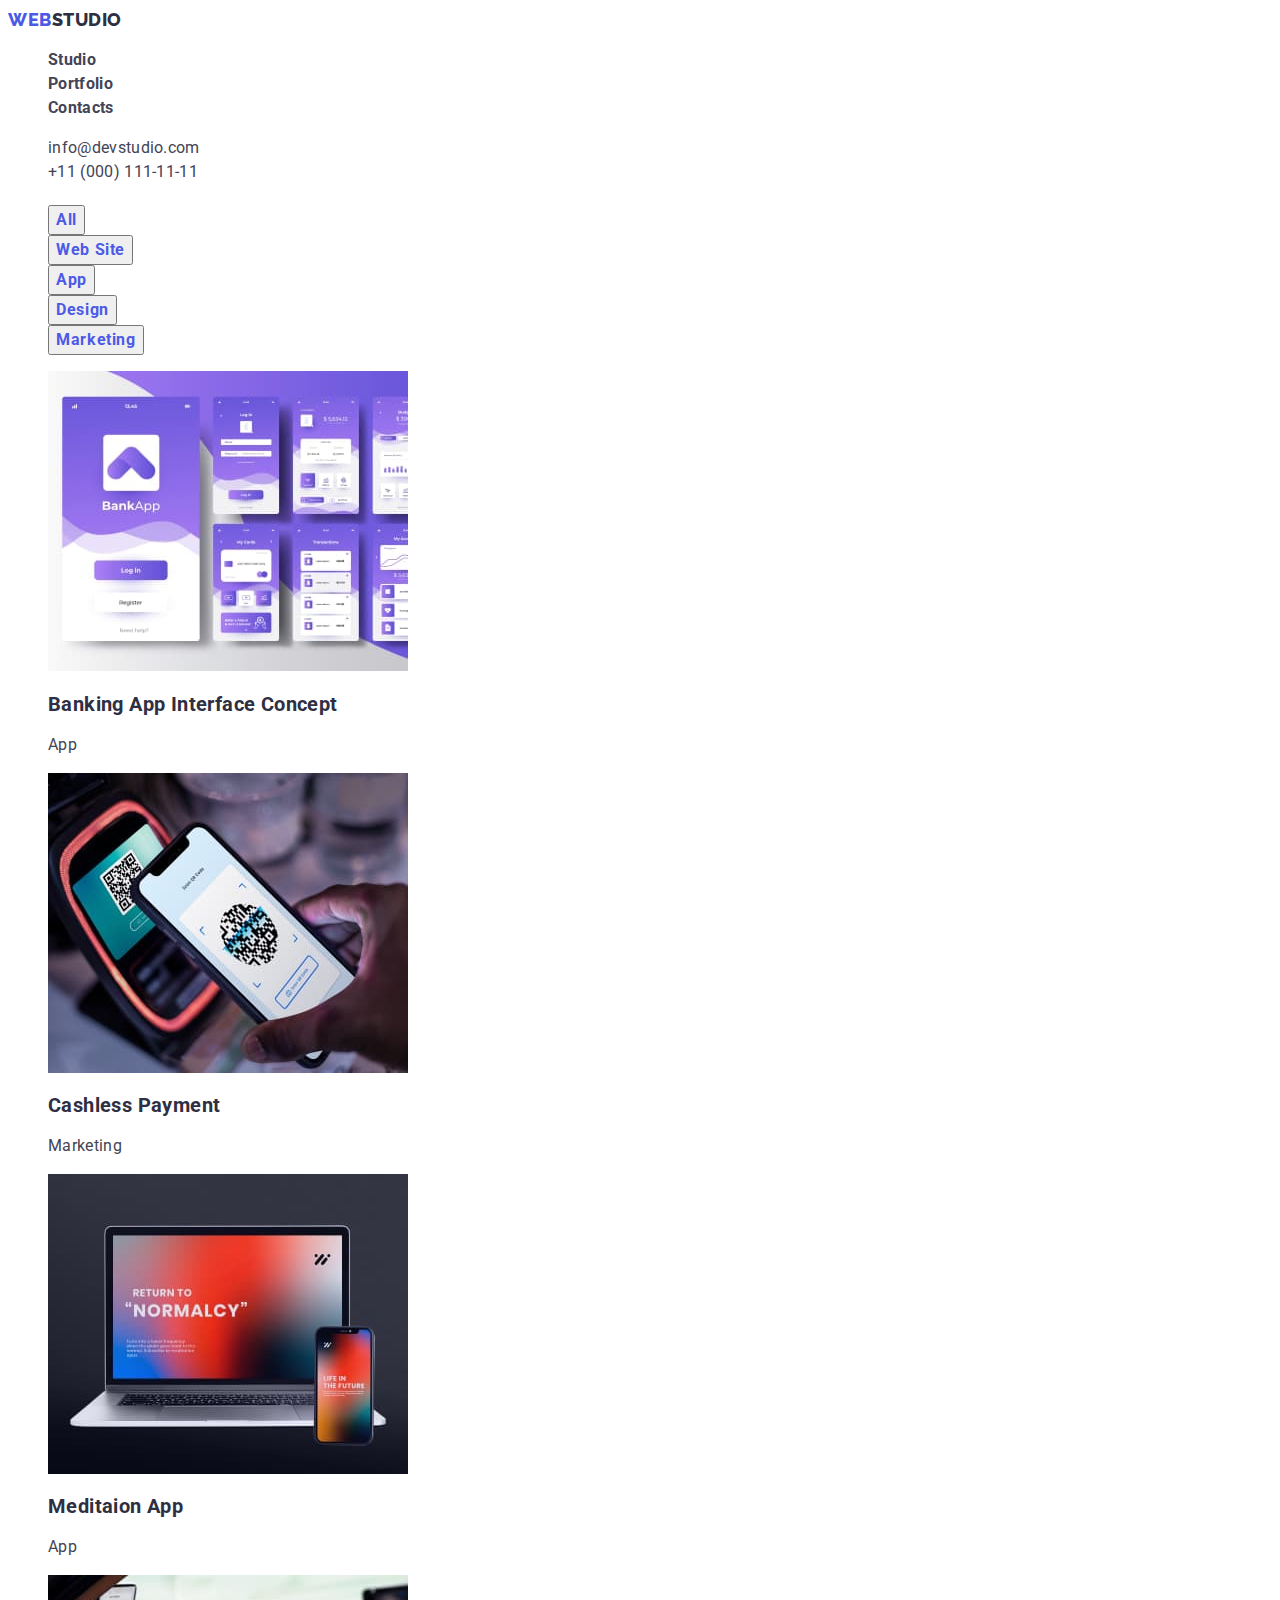
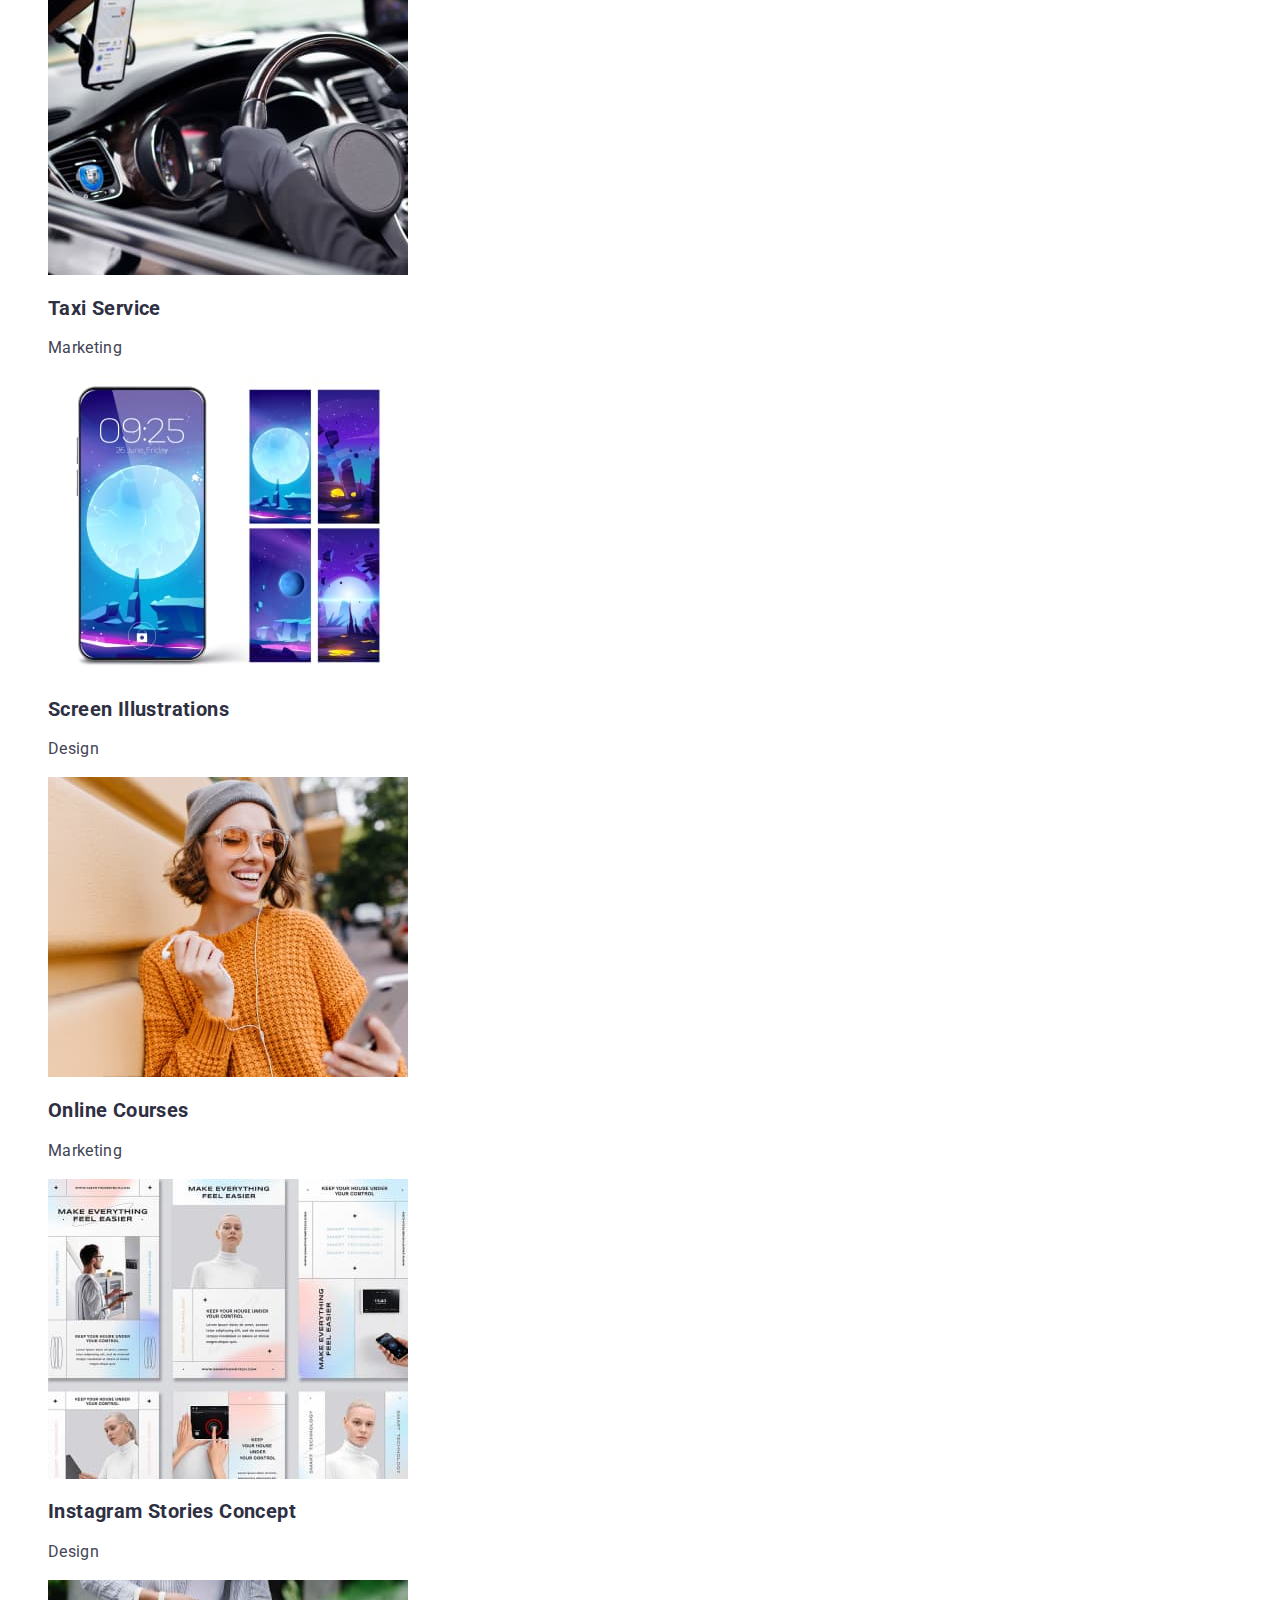
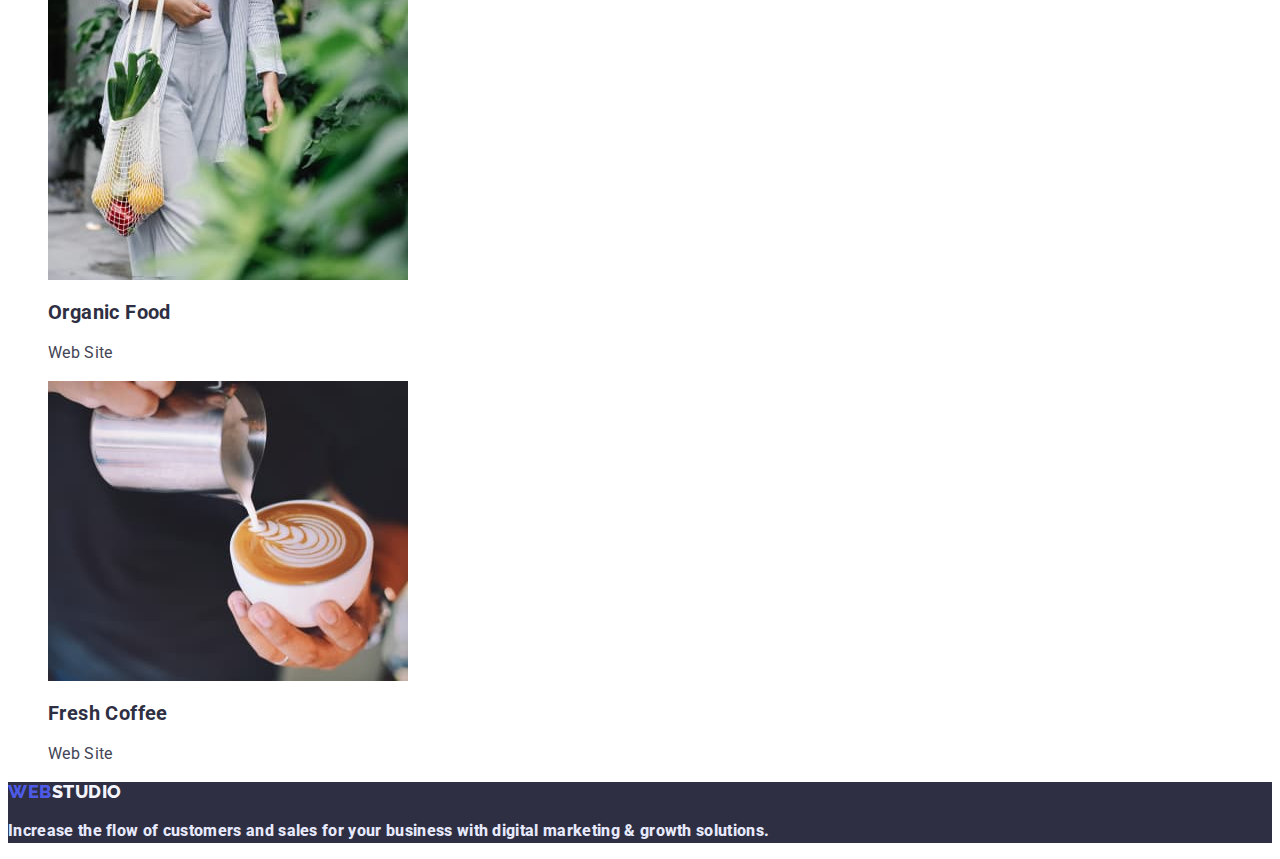
==== commit c2fec218: "finalupdateafterfeetback" ====
--- a/portfolio.html
+++ b/portfolio.html
@@ -15,10 +15,10 @@
 			<nav>
 				<a class="logo-portfolio link" href="./index.html">WEB<span class="logo-studio">STUDIO</span></a>
 
-				<ul class="header-list-portfolio list">
-					<li class="studio-title"><a class="studio-title link" href="./index.html">Studio</a></li>
-					<li class="portfolio-title"><a class="portfolio-title link" href="">Portfolio</a></li>
-					<li class="contacts-title"><a class="contacts-title link" href="">Contacts</a></li>
+				<ul class="header-list list">
+					<li class="header-item"><a class="header-link link" href="./index.html">Studio</a></li>
+					<li class="header-item"><a class="header-link link" href="./portfolio.html">Portfolio</a></li>
+					<li class="header-item"><a class="header-link link" href="">Contacts</a></li>
 				</ul>
 
 			</nav>
@@ -33,11 +33,11 @@
             <section>
                 <h1 class="Visually-hiden"></h1>
                 <ul class="button-list-portfolio">
-                    <li class="button-list list"><button type="button">All</button></li>
-                    <li class="button-list list"><button type="button">Web Site</button></li>
-                    <li class="button-list list"><button type="button">App</button></li>
-                    <li class="button-list list"><button type="button">Design</button></li>
-                    <li class="button-list list"><button type="button">Marketing</button></li>
+                    <li class="button-list list"><button type class="button">All</button></li>
+                    <li class="button-list list"><button type class="button">Web Site</button></li>
+                    <li class="button-list list"><button type class="button">App</button></li>
+                    <li class="button-list list"><button type class="button">Design</button></li>
+                    <li class="button-list list"><button type class="button">Marketing</button></li>
                 </ul>
                 <ul>
                     <li class="menutour list">
--- a/css/styles.css
+++ b/css/styles.css
@@ -37,9 +37,12 @@
     
        
 .header-navigation {}
+.logo-main {
+    
+}
 
 .logo-main { 
-font-family: 'Raleway';
+    font-family: 'Raleway';
     font-weight: 800;
     font-size: 18px;
     line-height: 1.33;
@@ -77,7 +80,7 @@
     
 }
 .header-link:hover {color: var(--primary-brand);}
-.heade-link:focus
+.header-link:focus {color: var(--accent);}
 
 
 
@@ -90,11 +93,19 @@
         font-weight: 400;
         font-size: 16px;
         line-height: 1.5;
+        
     
         /* identical to box height, or 150% */
         letter-spacing: 0.02em;
-
-}
+        }
+
+.mailto:hover {color: var(--primary-brand);}
+.mailto:focus {color: var(--accent);}
+
+.tel:hover:hover {color: var(--primary-brand);}
+.tel:focus {color: var(--accent);}
+
+
 
 
 
@@ -311,7 +322,40 @@
 /*------FOOTER---------*/
 
 .footer {
-    background: #2E2F42;
+    background: #2E2F42;}
+
+.footer-logo {
+font-family: 'Raleway';
+    font-style: normal;
+    font-weight: 800;
+    font-size: 18px;
+    line-height: 1.16;
+
+    /* identical to box height */
+    display: flex;
+    align-items: center;
+    letter-spacing: 0.03em;
+    text-transform: uppercase;
+
+    /* IRIS */
+    color: #4D5AE5;
+}
+
+.logo-footer {
+    font-family: 'Raleway';
+        font-style: normal;
+        font-weight: 800;
+        font-size: 18px;
+        line-height: 1.16;
+    
+        /* identical to box height */
+        display: flex;
+        align-items: center;
+        letter-spacing: 0.03em;
+        text-transform: uppercase;
+    
+        /* CLOUD */
+        color: #F4F4FD;
 }
 .end-word {
 
@@ -327,13 +371,13 @@
         
 }
 
-.footer-logo {
-
-
+/*-------HEADER PORTFOLIO*/
+
+.logo-portfolio {
     font-family: 'Raleway';
     font-weight: 800;
-    font-size: 12px;
-    line-height: 1.3;
+    font-size: 18px;
+    line-height: 1.33;
 
     /* identical to box height, or 133% */
     display: flex;
@@ -343,32 +387,6 @@
 
     /* IRIS */
     color: #4D5AE5;
-}
-
-.logo-footer {
-    color: #F4F4FD;
-    font-family: 'Raleway';
-    font-weight: 800;
-    font-size: 12px;
-    line-height: 1.3;
-}
-
-/*-------HEADER PORTFOLIO*/
-
-.logo-portfolio {
-    font-family: 'Raleway';
-    font-weight: 800;
-    font-size: 18px;
-    line-height: 1.33;
-
-    /* identical to box height, or 133% */
-    display: flex;
-    align-items: center;
-    letter-spacing: 0.03em;
-    text-transform: uppercase;
-
-    /* IRIS */
-    color: #4D5AE5;
 
 }
 .logo-studio {
@@ -427,11 +445,11 @@
   .button {
         color: #4D5AE5;
         cursor: pointer;
-        color: #4D5AE5;
+       
             font-family: 'Roboto';
             font-weight: 700;
-            font-size: 12px;
-            line-height: 1.3;
+            font-size: 16px;
+            line-height: 1.5;
         
             display: flex;
             align-items: center;
@@ -439,10 +457,9 @@
             letter-spacing: 0.04em;
 
     }
-
-.button-list {
-    
-     }
+    
+
+.button-list-portfolio { }
 
 .button-list :hover {
     color:#4D5AE5;
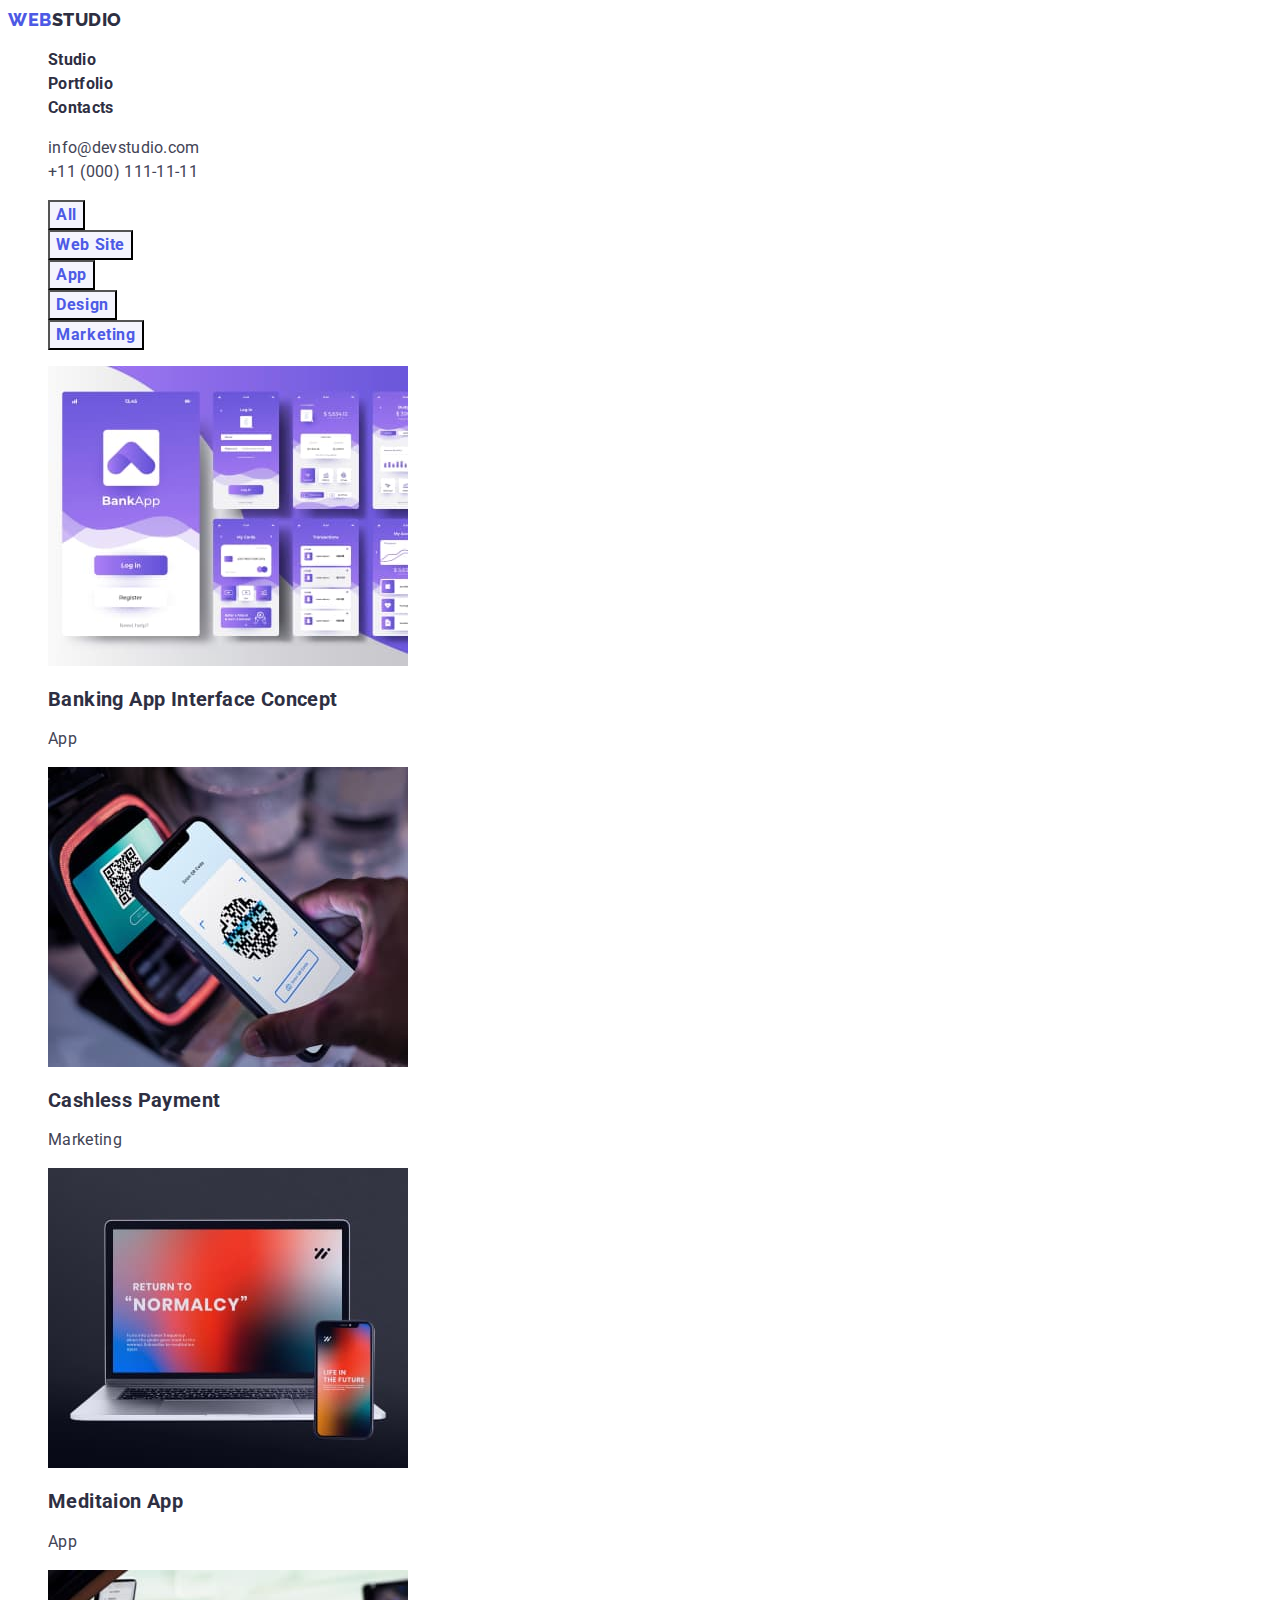
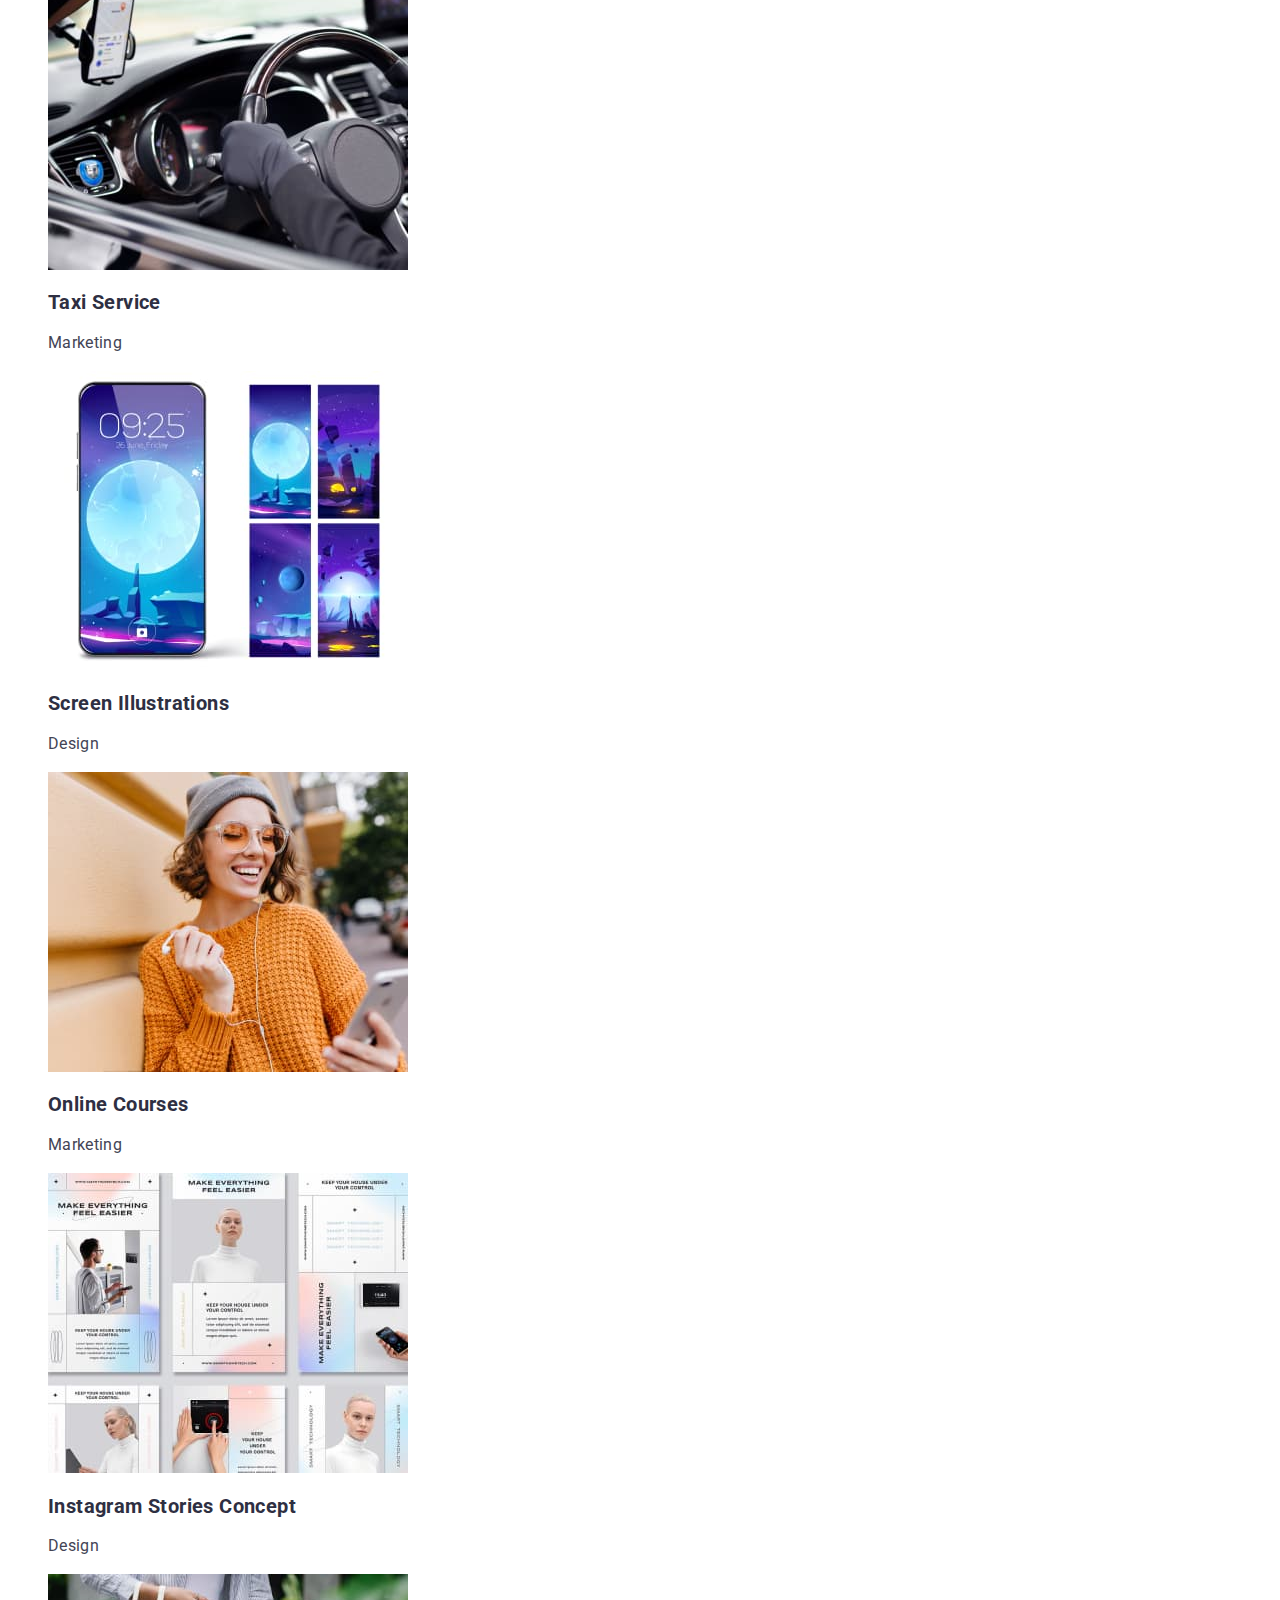
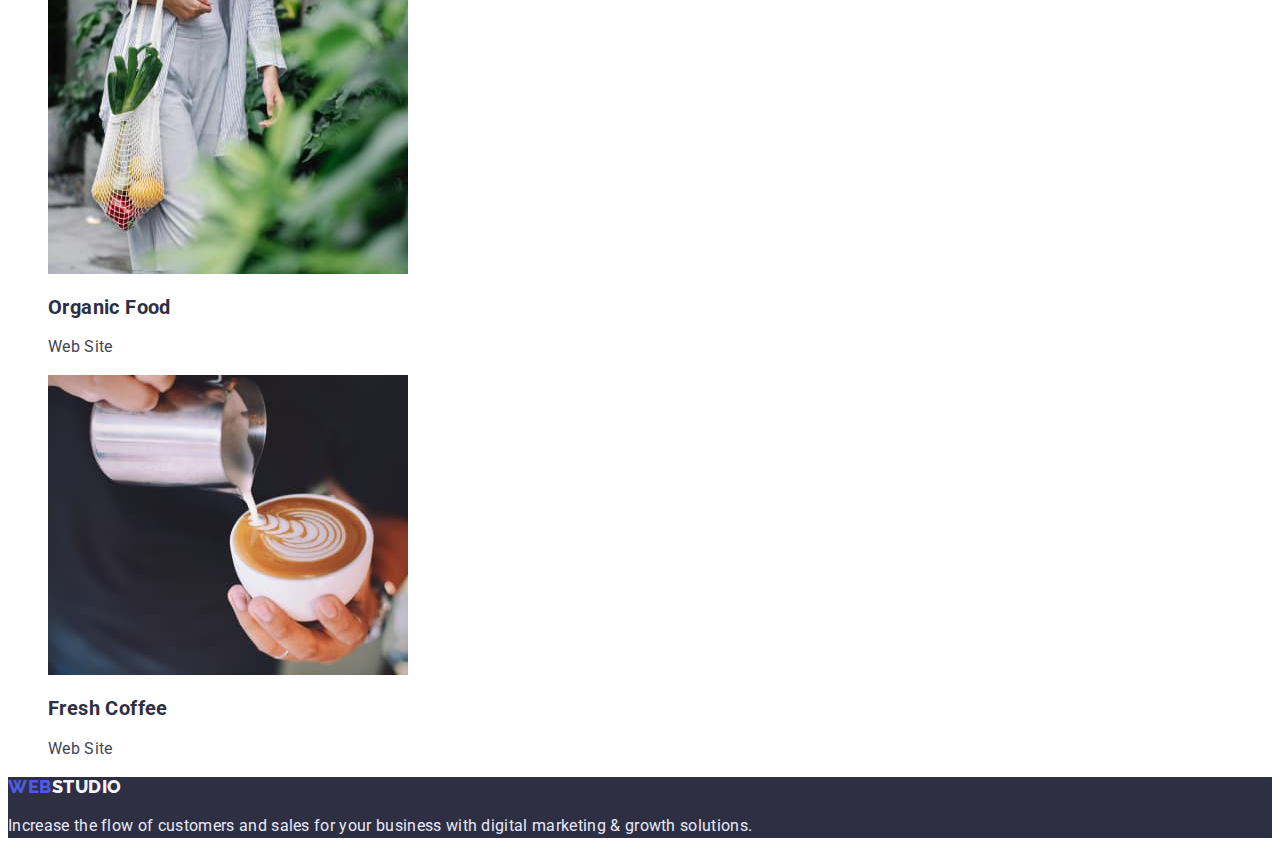
==== commit 433a8ad3: "lastadding" ====
--- a/portfolio.html
+++ b/portfolio.html
@@ -13,7 +13,7 @@
 <body>
     	<header>
 			<nav>
-				<a class="logo-portfolio link" href="./index.html">WEB<span class="logo-studio">STUDIO</span></a>
+				<a class="logo-main link" href="./index.html"><span class="first-logo">WEB</span><span class="studio-logo">STUDIO</span></a>
 
 				<ul class="header-list list">
 					<li class="header-item"><a class="header-link link" href="./index.html">Studio</a></li>
@@ -24,63 +24,63 @@
 			</nav>
 
       				<ul class="contact-inf">
-					<li class="mailto list"><a class="mailto link" href="mailto:info@devstudio.com">info@devstudio.com</a></li>
-					<li class="tel list"><a class="tel link" href="tel:+110001111111">+11 (000) 111-11-11</a></li>
+					<li class="mailto list"><a class="contact-link link" href="mailto:info@devstudio.com">info@devstudio.com</a></li>
+					<li class="tel list"><a class="contact-link link" href="tel:+110001111111">+11 (000) 111-11-11</a></li>
 				</ul>
 
 		</header>
         <main>
             <section>
-                <h1 class="Visually-hiden"></h1>
+                <h1 class="visually-hidden">Portfolio</h1>
                 <ul class="button-list-portfolio">
-                    <li class="button-list list"><button type class="button">All</button></li>
+                    <li class="button-list list"><button type=button class="button">All</button></li>
                     <li class="button-list list"><button type class="button">Web Site</button></li>
                     <li class="button-list list"><button type class="button">App</button></li>
                     <li class="button-list list"><button type class="button">Design</button></li>
                     <li class="button-list list"><button type class="button">Marketing</button></li>
                 </ul>
-                <ul>
-                    <li class="menutour list">
+                <ul class="menutour list">
+                    <li>
                         <img src="./img/img/banking.jpg" alt="App" width="360">
                         <h2 class="menu-title">Banking App Interface Concept</h2>
                         <p class="pre-menu-title">App</p>
                     </li>
-                    <li class="menutour list">
+                    <li>
                         <img src="./img/img/cashless.jpg" alt="phonepayment" width="360">
                         <h2 class="menu-title">Cashless Payment</h2>
                         <p class="pre-menu-title">Marketing</p>
                     </li>
-                    <li class="menutour list">
+                    <li>
                         <img src="./img/img/meditation.jpg" alt="Laptop and mobilephone" width="360">
                         <h2 class="menu-title">Meditaion App</h2>
                         <p class="pre-menu-title">App</p>
                     </li>
-                    <li class="menutour list">
+                    <li>
                         <img src="./img/img/taxi.jpg" alt="Steering wheel" width="360">
                         <h2 class="menu-title">Taxi Service</h2>
                         <p class="pre-menu-title">Marketing</p>
                     </li>
-                    <li class="menutour list">
+                    <li>
                         <img src="./img/img/screen.jpg" alt="mobile screen" width="360">
                         <h2 class="menu-title">Screen Illustrations</h2>
                         <p class="pre-menu-title">Design</p>
                     </li>
-                    <li class="menutour list">
+                    <li>
                         <img src="./img/img/online.jpg" alt="women" width="360">
                         <h2 class="menu-title">Online Courses</h2>
                         <p class="pre-menu-title">Marketing</p>
                     </li>
-                    <li class="menutour list">
+                    <li>
                         <img src="./img/img/inst.jpg" alt="instagram Stories" width="360">
                         <h2 class="menu-title">Instagram Stories Concept</h2>
                         <p class="pre-menu-title">Design</p>
                     </li>
-                    <li class="menutour list">
+                    <li>
                         <img src="./img/img/organic.jpg" alt="food in the bag" width="360">
                         <h2 class="menu-title">Organic Food</h2>
                         <p class="pre-menu-title">Web Site</p>
                     </li>
-                    <li class="menutour list">
+                    <li>
                         <img src="./img/img/fresh.jpg" alt="cup of Coffee" width="360">
                         <h2 class="menu-title">Fresh Coffee</h2>
                         <p class="pre-menu-title">Web Site</p>
--- a/css/styles.css
+++ b/css/styles.css
@@ -37,13 +37,11 @@
     
        
 .header-navigation {}
-.logo-main {
-    
-}
+
 
 .logo-main { 
-    font-family: 'Raleway';
-    font-weight: 800;
+    font-family: Raleway;
+  font-weight: 800;
     font-size: 18px;
     line-height: 1.33;
 
@@ -59,15 +57,8 @@
 
 .studio-logo {color: #2E2F42;}
 
-
-.header-list {
-    
-    
-}
-
 .header-link {
-    background-color: #FFFFFF;
-    font-family: 'Roboto';
+    
     font-weight: 700;
     font-size: 16px;
     line-height: 1.5;
@@ -84,39 +75,30 @@
 
 
 
-.link {
-
-   color: #434455;}
-
-.header-contact-info {
-    font-family: 'Roboto';
+.current {
+    color: var(--button-active);
+
+}
+
+.contact-link {
+    
         font-weight: 400;
         font-size: 16px;
         line-height: 1.5;
+        color: #434455;
         
     
         /* identical to box height, or 150% */
         letter-spacing: 0.02em;
         }
 
-.mailto:hover {color: var(--primary-brand);}
-.mailto:focus {color: var(--accent);}
-
-.tel:hover:hover {color: var(--primary-brand);}
-.tel:focus {color: var(--accent);}
-
-
-
-
-
-.header-email {color: #434455;
-    
-}
-
-.header-tel { color: #434455;
-  
-       
-}
+.contact-link:hover {color: var(--primary-brand);}
+.contact-link:focus {color: var(--accent);}
+
+
+
+
+
 
 /*------------HERO-------------*/
 
@@ -131,7 +113,7 @@
       
     
         /* Header 1 */
-        font-family: 'Roboto';
+    
         font-weight: 700;
         font-size: 56px;
         line-height: 1.07;
@@ -161,10 +143,10 @@
    }
 
 .hero-title {
-font-family: 'Roboto';
+
     font-weight: 700;
     font-size: 20px;
-    line-height: 1,2;
+    line-height: 1.2;
 
     /* identical to box height, or 120% */
     letter-spacing: 0.02em;
@@ -174,10 +156,10 @@
 }
 
 .hero-pre-title {
-font-family: 'Roboto';
+
     font-weight: 400;
     font-size: 16px;
-    line-height: 1,5;
+    line-height: 1.5;
 
     /* or 150% */
     letter-spacing: 0.02em;
@@ -187,36 +169,33 @@
 }
 
 
-
 .main-button {
-    
-font-family: 'Roboto';
+
     font-weight: 700;
     font-size: 16px;
-    line-height: 1,18;
+    line-height: 1.18;
 
     /* identical to box height */
     display: flex;
     align-items: center;
+    letter-spacing: 0.04em;
 
     color: #FFFFFF;
-
-}
-
-
-.button-link :hover {
-color: #4D5AE5;
-
-    }
-     
-
-.button-link :focus {
-color:  #4D5AE5;
-}
-
-
-
-
+    background-color: #4D5AE5;
+    cursor: pointer;
+
+
+}
+
+.button:hover,
+.button:focus {
+    background-color: #4D5AE5;
+    color: #F4F4FD;
+}
+
+.main-button :hover {background-color: #404bbf;}
+
+.main-button :focus {background-color: #404bbf;}
 
   /*-------What are we doing--------*/
   .our-work { }
@@ -224,10 +203,10 @@
 
   .explination-list {
     
-    font-family: 'Roboto';
+   
     font-weight: 700;
     font-size: 36px;
-    line-height: 1,1;
+    line-height: 1.1;
 
     /* identical to box height, or 111% */
     text-align: center;
@@ -239,24 +218,7 @@
  }
 
 
-
-
-.main-button {
-    background: #4D5AE5;
-   
-cursor: pointer;}
-
-.button-list :hover {
-   color:#4D5AE5; 
-}
-
-
-.button-list :focus {
-   color:#4D5AE5; }
-
-   .button-list {
-    color: #FFFFFF;
-cursor: pointer;}
+ 
 
 .team-our-title {
 
@@ -273,10 +235,10 @@
 }
 .team-title {
 /* Header 2 */
-font-family: 'Roboto';
+
     font-weight: 700;
     font-size: 36px;
-    line-height: 1,11;
+    line-height: 1.11;
 
     /* identical to box height, or 111% */
  
@@ -290,10 +252,9 @@
 }
 
 .team-title-first{ 
-    font-family: 'Roboto';
-        font-weight: 700;
+    
         font-size: 20px;
-        line-height: 1,2;
+        line-height: 1.2;
     
        
     
@@ -306,10 +267,10 @@
 
 }
 .team-pre-title {
-font-family: 'Roboto';
+
     font-weight: 400;
     font-size: 16px;
-    line-height: 1,5;
+    line-height: 1.5;
 
     
 
@@ -325,8 +286,7 @@
     background: #2E2F42;}
 
 .footer-logo {
-font-family: 'Raleway';
-    font-style: normal;
+    font-family: Raleway;
     font-weight: 800;
     font-size: 18px;
     line-height: 1.16;
@@ -342,9 +302,7 @@
 }
 
 .logo-footer {
-    font-family: 'Raleway';
-        font-style: normal;
-        font-weight: 800;
+   
         font-size: 18px;
         line-height: 1.16;
     
@@ -358,44 +316,20 @@
         color: #F4F4FD;
 }
 .end-word {
-
-    font-family: 'Roboto';
-    font-weight: 800;
-    font-size: 16px;
+    
     line-height: 1.5;
-
-  
-    letter-spacing: 0.02em;
 
     color: #E7E9FC;
         
 }
 
 /*-------HEADER PORTFOLIO*/
-
-.logo-portfolio {
-    font-family: 'Raleway';
-    font-weight: 800;
-    font-size: 18px;
-    line-height: 1.33;
-
-    /* identical to box height, or 133% */
-    display: flex;
-    align-items: center;
-    letter-spacing: 0.03em;
-    text-transform: uppercase;
-
-    /* IRIS */
-    color: #4D5AE5;
-
-}
 .logo-studio {
     color: #2E2F42;
 }
 
 .header-list-portfolio {
     background-color: #FFFFFF;
-    font-family: 'Roboto';
         font-weight: 700;
         font-size: 16px;
         line-height: 1.5;
@@ -407,7 +341,6 @@
         color: #2E2F42;
 }
 .studio-title {
-    font-family: 'Roboto';
 font-weight: 700;
 font-size: 16px;
 line-height: 1.5;
@@ -426,7 +359,7 @@
 .contacts-title {}
 
 .contact-inf {
-    font-family: 'Roboto';
+
         font-weight: 400;
         font-size: 16px;
         line-height: 1.5;
@@ -437,14 +370,12 @@
         /* SLATE */
         color: #434455;
 }
-.mailto {}
-
-.tel {}
 
 /*--------MAIN---------*/
   .button {
         color: #4D5AE5;
         cursor: pointer;
+        background-color: #F4F4FD;;
        
             font-family: 'Roboto';
             font-weight: 700;
@@ -459,24 +390,22 @@
     }
     
 
-.button-list-portfolio { }
-
 .button-list :hover {
     color:#4D5AE5;
      background-color: #4D5AE5;
-     color: #FFFFFF;
+     color: #F4F4FD;
       
     }
     
     .button-list :focus {
        background-color: #4D5AE5;
-        color: #FFFFFF;
+        color: #F4F4FD;
     }
 
   
 
     .menu-title {
-font-family: 'Roboto';
+
     font-weight: 700;
     font-size: 20px;
     line-height: 1.2;
@@ -486,16 +415,10 @@
 
     /* NAVY BLUE */
     color: #2E2F42;
-
-
-    /* Inside auto layout */
-    flex: none;
-    order: 0;
-    flex-grow: 0;
     }
 
     .pre-menu-title {
-    font-family: 'Roboto';
+
         font-weight: 400;
         font-size: 16px;
         line-height: 1.5;
@@ -506,11 +429,6 @@
         /* SLATE */
         color: #434455;
     
-    
-        /* Inside auto layout */
-        flex: none;
-        order: 1;
-        flex-grow: 0;
     }
         
 
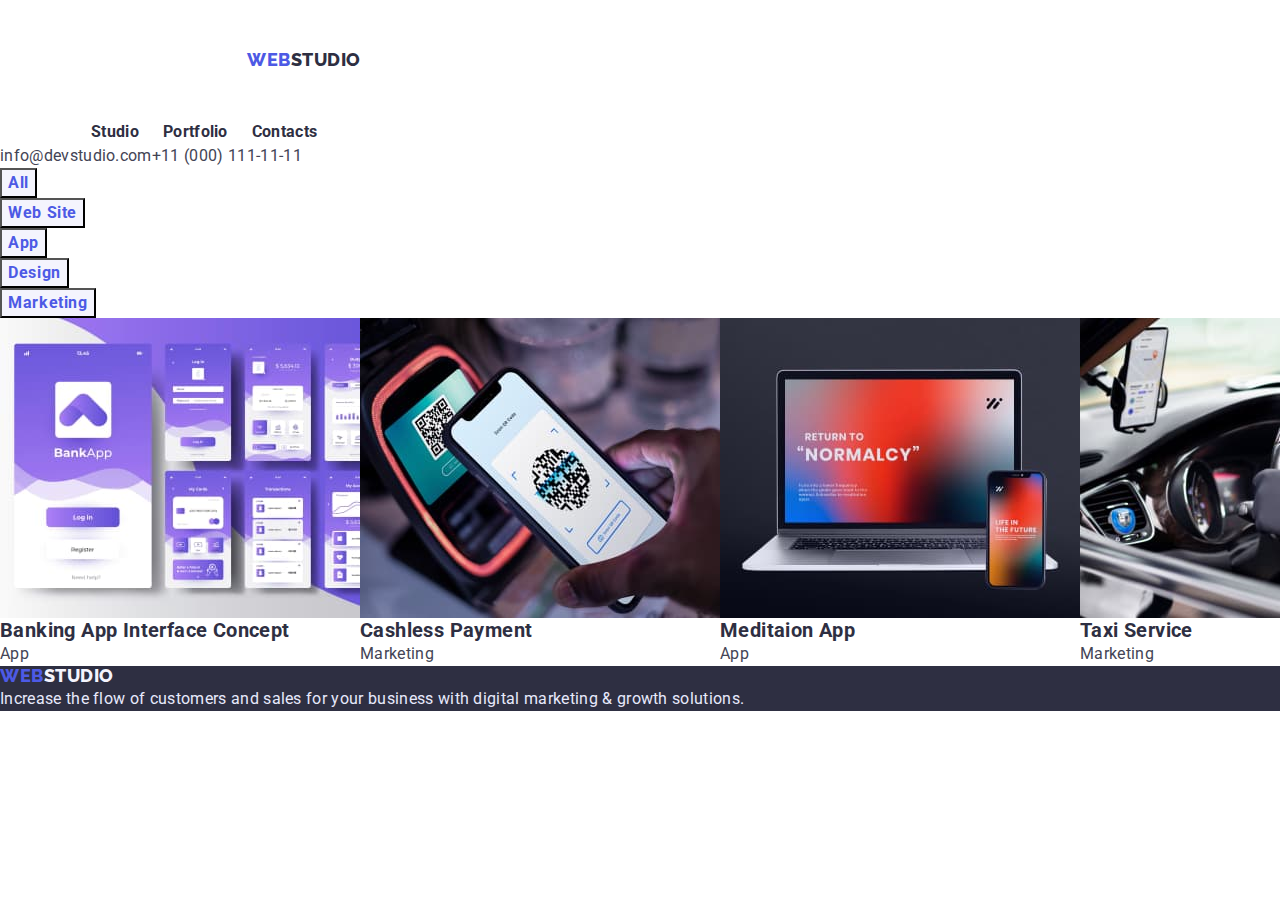
==== commit 8cdb6a6b: "lastadding" ====
--- a/portfolio.html
+++ b/portfolio.html
@@ -8,11 +8,13 @@
     <link rel="preconnect" href="https://fonts.googleapis.com">
 		<link rel="preconnect" href="https://fonts.gstatic.com" crossorigin>
 		<link href="https://fonts.googleapis.com/css2?family=Raleway:wght@800&family=Roboto:wght@400;500;700&display=swap" rel="stylesheet">
-    <link rel="stylesheet" href="./css/styles.css"/>
+        <link rel="stylesheet" href="//cdnjs.cloudflare.com/ajax/libs/modern-normalize/1.1.0/modern-normalize.min.css"/>
+        <link rel="stylesheet" href="./css/styles.css"/>
 </head>
 <body>
     	<header>
 			<nav>
+                <div class="container">
 				<a class="logo-main link" href="./index.html"><span class="first-logo">WEB</span><span class="studio-logo">STUDIO</span></a>
 
 				<ul class="header-list list">
@@ -93,5 +95,6 @@
 			<p class="end-word"> Increase the flow of customers and sales for your business with digital marketing & growth solutions. </p>
 		</footer>
 </body>
+</div>
 
 </html>--- a/css/styles.css
+++ b/css/styles.css
@@ -13,8 +13,21 @@
 --main-font: Roboto, sans-serif;
 --secondary-font:Raleway, sans-serif;
 
-
-}
+}
+
+p, 
+h1,
+h2, 
+h3, 
+h4, 
+h5, 
+h6 {margin: 0;}
+ul, ol {margin: 0; padding-left: 0;}
+img {
+    display: block;
+}
+
+
 
 body {
     background-color: var(--white-text-color);
@@ -24,24 +37,50 @@
     letter-spacing: 0.02em;
     
 }
+
+
 .list {list-style: none;}
 
 .link {
     text-decoration: none ;
 }
+
+.container {
+    width: 1158px;
+    padding: 0 30px;
+    margin: 0 auto;} 
 /* --------------HEADER---------------*/
 .header {
      background: #FFFFFF;
 
-}
-    
+
+}
+.header .container {
+        display: flex;
+        align-items: center;
+    }
        
-.header-navigation {}
-
+.header-list {
+    display: flex;
+    align-items: center;
+    gap: 24px;
+    
+}
+    
+.header-navigation {
+    display: flex;
+    align-items: center;
+    margin-right: auto;
+    
+}
+.header-item {
+  
+    padding-top: 24px;
+}
 
 .logo-main { 
     font-family: Raleway;
-  font-weight: 800;
+     font-weight: 800;
     font-size: 18px;
     line-height: 1.33;
 
@@ -49,13 +88,22 @@
     display: flex;
     align-items: center;
     letter-spacing: 0.03em;
-    text-transform: uppercase;}
+    text-transform: uppercase;
+    padding-top: 24px;
+    padding-left: 156px;
+    padding-bottom: 24px;
+    margin-right: 77px;
+}
     
       .first-logo {
-        color: #4D5AE5; } 
+        color: #4D5AE5;
+    padding-top: 24px; } 
        
 
-.studio-logo {color: #2E2F42;}
+.studio-logo {color: #2E2F42;
+ padding-top: 24px;
+}
+ 
 
 .header-link {
     
@@ -69,6 +117,9 @@
     /* NAVY BLUE */
     color: #2E2F42;
     
+    
+    
+    
 }
 .header-link:hover {color: var(--primary-brand);}
 .header-link:focus {color: var(--accent);}
@@ -77,6 +128,24 @@
 
 .current {
     color: var(--button-active);
+
+}
+.header-contact-info {
+    display: flex;
+    align-items: center;
+
+  
+  
+}
+
+.header-email {
+   
+  
+
+}
+.header-tel {
+    
+
 
 }
 
@@ -86,6 +155,8 @@
         font-size: 16px;
         line-height: 1.5;
         color: #434455;
+    
+        
         
     
         /* identical to box height, or 150% */
@@ -103,14 +174,18 @@
 /*------------HERO-------------*/
 
 .hero { background-color: #2E2F42; 
+        height: 603px;
+        width: 1440px;
+        left: 0px;
+        top: 72px;
+        border-radius: 0px;
+        
        
 }
 
 
 
 .solution {
-    
-      
     
         /* Header 1 */
     
@@ -123,6 +198,11 @@
         letter-spacing: 0.02em;
     
         color: #FFFFFF;
+        padding-top: 192px;
+        padding-right: 474px;
+        padding-left: 474px;
+        margin-bottom: 48px;
+    
 }
  .visually-hidden {
     position: absolute;
@@ -167,6 +247,13 @@
     /* SLATE */
     color: #434455;
 }
+.hero-strategy {}
+
+
+.header .container {
+    display: flex;
+    align-items: center;
+}
 
 
 .main-button {
@@ -183,9 +270,11 @@
     color: #FFFFFF;
     background-color: #4D5AE5;
     cursor: pointer;
-
-
-}
+    
+
+}
+
+
 
 .button:hover,
 .button:focus {
@@ -214,11 +303,43 @@
     text-transform: capitalize;
 
     color: #2E2F42;
+    margin-bottom: 72px;
 
  }
-
-
- 
+ .aboutwork {
+        display: flex;
+    
+            width: 1128px;
+            height: 412px;
+            padding-left: 156px;
+            justify-content: space-between;
+
+
+    }
+    .pictureone {
+        width: 360px;
+        height: 300px;
+        margin-right: 24px;
+    
+    }
+        .picturetwo {
+            width: 360px;
+                height: 300px;
+                margin-right: 24px;
+
+        }
+                 .picturethree {
+                     width: 360px;
+                     height: 300px;
+                     padding-right: 156px;
+        
+                 }
+
+ .list {
+    display: flex;
+
+
+ }
 
 .team-our-title {
 
@@ -231,7 +352,14 @@
   } 
 .team {
 
-    
+
+
+    
+}
+.teamcontainer {
+    display: flex;
+    width: 1440px;
+
 }
 .team-title {
 /* Header 2 */
@@ -246,10 +374,26 @@
     text-transform: capitalize;
 
     color: #2E2F42;
-    
-  
-    
-}
+
+margin-top: 120px;
+margin-bottom: 72px;
+text-align: center;}
+    
+    
+   
+    
+ .hero-title {
+    padding-top: 120px;
+    
+        margin-bottom: 8px;
+        gap: 24px;
+
+ } 
+ .hero-pre-title {
+
+ }
+    
+
 
 .team-title-first{ 
     
@@ -339,6 +483,9 @@
     
         /* NAVY BLUE */
         color: #2E2F42;
+}
+.contact-inf {
+    display: flex;
 }
 .studio-title {
 font-weight: 700;
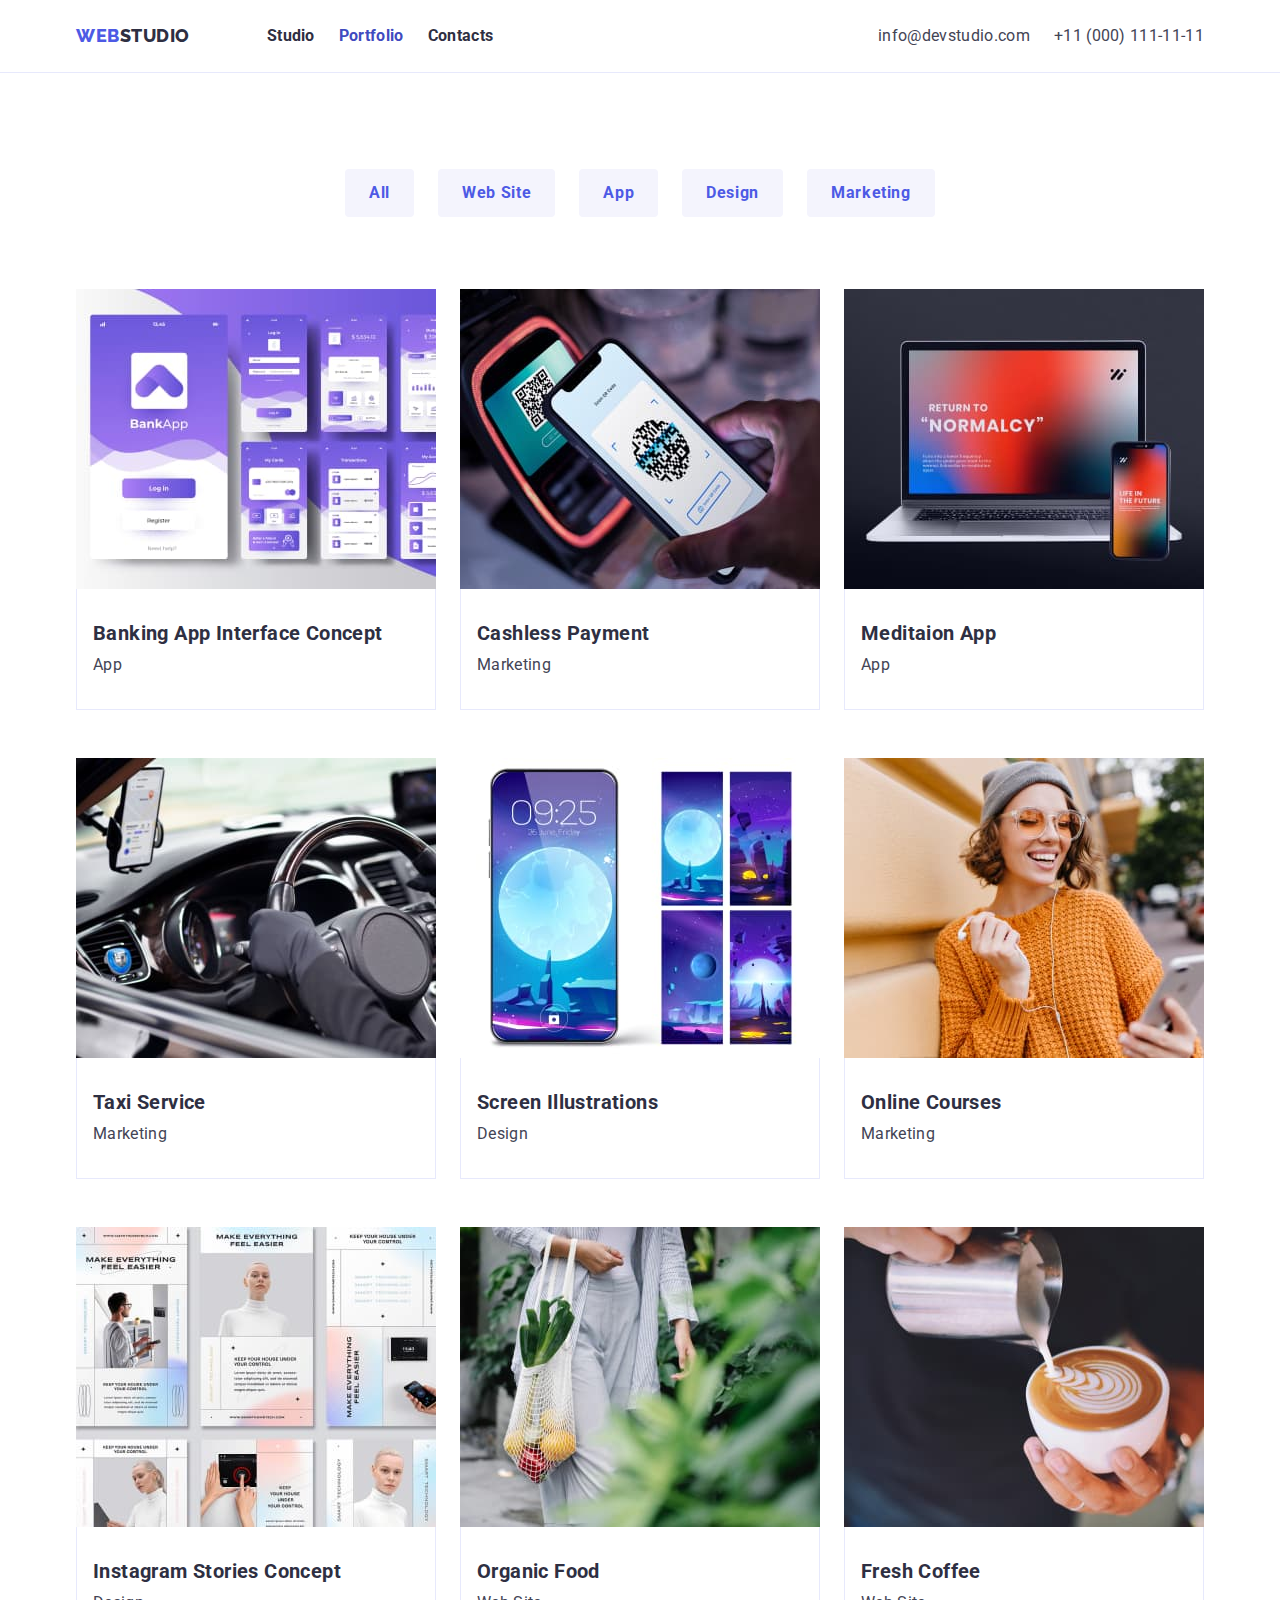
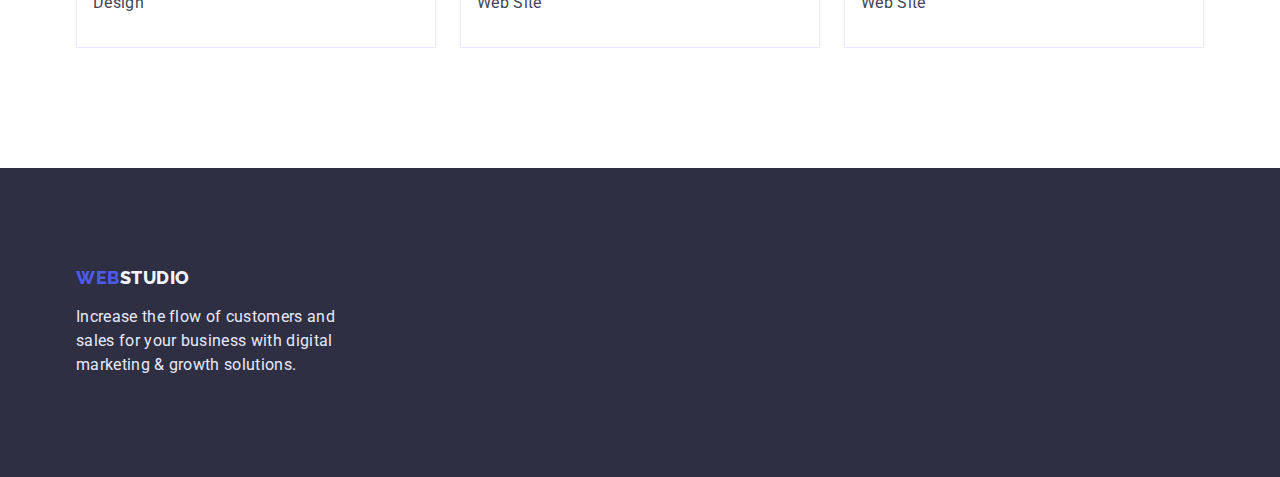
==== commit 93810d32: "homeworladding" ====
--- a/portfolio.html
+++ b/portfolio.html
@@ -12,88 +12,112 @@
         <link rel="stylesheet" href="./css/styles.css"/>
 </head>
 <body>
-    	<header>
-			<nav>
-                <div class="container">
+    		<header class="header">
+			<div class="container">
+			<nav class="header-navigation">
 				<a class="logo-main link" href="./index.html"><span class="first-logo">WEB</span><span class="studio-logo">STUDIO</span></a>
 
 				<ul class="header-list list">
 					<li class="header-item"><a class="header-link link" href="./index.html">Studio</a></li>
-					<li class="header-item"><a class="header-link link" href="./portfolio.html">Portfolio</a></li>
+					<li class="header-item"><a class="header-link current  link" href="./portfolio.html">Portfolio</a></li>
 					<li class="header-item"><a class="header-link link" href="">Contacts</a></li>
 				</ul>
+				
 
 			</nav>
+			
 
-      				<ul class="contact-inf">
-					<li class="mailto list"><a class="contact-link link" href="mailto:info@devstudio.com">info@devstudio.com</a></li>
-					<li class="tel list"><a class="contact-link link" href="tel:+110001111111">+11 (000) 111-11-11</a></li>
+      				<ul class="header-contact-info list">
+					<li class="header-email"><a class="contact-link link" href="mailto:info@devstudio.com">info@devstudio.com</a></li>
+					<li class="header-tel"><a class="contact-link link" href="tel:+110001111111">+11 (000) 111-11-11</a></li>
 				</ul>
-
+			
+			</div>
 		</header>
         <main>
-            <section>
+            <section class="portfolio">
+                <div class="container">
                 <h1 class="visually-hidden">Portfolio</h1>
-                <ul class="button-list-portfolio">
-                    <li class="button-list list"><button type=button class="button">All</button></li>
-                    <li class="button-list list"><button type class="button">Web Site</button></li>
-                    <li class="button-list list"><button type class="button">App</button></li>
-                    <li class="button-list list"><button type class="button">Design</button></li>
-                    <li class="button-list list"><button type class="button">Marketing</button></li>
+                <ul class="button-list-portfolio list">
+                    <li class="button-list"><button type="button" class="button-portfolio">All</button></li>
+                    <li class="button-list"><button type="button"  class="button-portfolio">Web Site</button></li>
+                    <li class="button-list"><button type="button"  class="button-portfolio">App</button></li>
+                    <li class="button-list"><button type="button"  class="button-portfolio">Design</button></li>
+                    <li class="button-list"><button type="button"  class="button-portfolio">Marketing</button></li>
                 </ul>
                 <ul class="menutour list">
                     <li>
                         <img src="./img/img/banking.jpg" alt="App" width="360">
+                        <div class="menu-text-wrap">
                         <h2 class="menu-title">Banking App Interface Concept</h2>
                         <p class="pre-menu-title">App</p>
+                    </div>
                     </li>
                     <li>
                         <img src="./img/img/cashless.jpg" alt="phonepayment" width="360">
-                        <h2 class="menu-title">Cashless Payment</h2>
+                         <div class="menu-text-wrap"><h2 class="menu-title">Cashless Payment</h2>
                         <p class="pre-menu-title">Marketing</p>
-                    </li>
+                    </div>
+                </li>
                     <li>
                         <img src="./img/img/meditation.jpg" alt="Laptop and mobilephone" width="360">
+                        <div class="menu-text-wrap">
                         <h2 class="menu-title">Meditaion App</h2>
                         <p class="pre-menu-title">App</p>
-                    </li>
+                  </div> 
+                 </li>
                     <li>
                         <img src="./img/img/taxi.jpg" alt="Steering wheel" width="360">
+                        <div class="menu-text-wrap">
                         <h2 class="menu-title">Taxi Service</h2>
                         <p class="pre-menu-title">Marketing</p>
-                    </li>
+                   </div> 
+                </li>
                     <li>
                         <img src="./img/img/screen.jpg" alt="mobile screen" width="360">
+                        <div class="menu-text-wrap">
                         <h2 class="menu-title">Screen Illustrations</h2>
                         <p class="pre-menu-title">Design</p>
-                    </li>
+                    </div>
+                </li>
                     <li>
                         <img src="./img/img/online.jpg" alt="women" width="360">
+                        <div class="menu-text-wrap">
                         <h2 class="menu-title">Online Courses</h2>
                         <p class="pre-menu-title">Marketing</p>
-                    </li>
+                    </div>
+                </li>
                     <li>
                         <img src="./img/img/inst.jpg" alt="instagram Stories" width="360">
-                        <h2 class="menu-title">Instagram Stories Concept</h2>
+                       <div class="menu-text-wrap">
+
+                       <h2 class="menu-title">Instagram Stories Concept</h2>
                         <p class="pre-menu-title">Design</p>
-                    </li>
+                    </div> 
+                </li>
                     <li>
                         <img src="./img/img/organic.jpg" alt="food in the bag" width="360">
+                       <div class="menu-text-wrap"> 
                         <h2 class="menu-title">Organic Food</h2>
                         <p class="pre-menu-title">Web Site</p>
-                    </li>
+                   </div> 
+                </li>
                     <li>
                         <img src="./img/img/fresh.jpg" alt="cup of Coffee" width="360">
+                       <div class="menu-text-wrap"> 
                         <h2 class="menu-title">Fresh Coffee</h2>
                         <p class="pre-menu-title">Web Site</p>
-                    </li>
+                    </div></li>
                 </ul>
+            </div>
             </section>
         </main>
-    <footer class="footer">
+   		<footer class="footer">
+			<div class="container">
 			<a class="footer-logo link" href="index.html">WEB<span class="logo-footer">STUDIO</span></a>
 			<p class="end-word"> Increase the flow of customers and sales for your business with digital marketing & growth solutions. </p>
-		</footer>
+		</div>
+	</footer>
 </body>
 </div>
 
--- a/css/styles.css
+++ b/css/styles.css
@@ -1,583 +1,496 @@
-
 :root {
---primary-brand: #4D5AE5;
---dark: #2E2F42;
---text: #434455;
---success: #31d0aa;
---subtle-text:#8e8f99;
---accent:#e7e9fc;
---ligt:#F4F4FD;
---button-active:#404bbf;
---white-text-color:#ffffff;
-
---main-font: Roboto, sans-serif;
---secondary-font:Raleway, sans-serif;
-
-}
-
-p, 
+	--primary-brand: #4d5ae5;
+	--dark: #2e2f42;
+	--text: #434455;
+	--success: #31d0aa;
+	--subtle-text: #8e8f99;
+	--accent: #e7e9fc;
+	--ligt: #f4f4fd;
+	--button-active: #404bbf;
+	--white-text-color: #ffffff;
+
+	--main-font: Roboto, sans-serif;
+	--secondary-font: Raleway, sans-serif;
+}
+
+p,
 h1,
-h2, 
-h3, 
-h4, 
-h5, 
-h6 {margin: 0;}
-ul, ol {margin: 0; padding-left: 0;}
+h2,
+h3,
+h4,
+h5,
+h6 {
+	margin: 0;
+}
+ul,
+ol {
+	margin: 0;
+	padding-left: 0;
+}
 img {
-    display: block;
-}
-
-
+	display: block;
+}
 
 body {
-    background-color: var(--white-text-color);
-    color: var(--text);
-    font-family: var(--main-font);
-    font-size: 16px;
-    letter-spacing: 0.02em;
-    
-}
-
-
-.list {list-style: none;}
+	background-color: var(--white-text-color);
+	color: var(--text);
+	font-family: var(--main-font);
+	font-size: 16px;
+	letter-spacing: 0.02em;
+}
+.section {
+	padding: 120px 0;
+}
+
+.list {
+	list-style: none;
+}
 
 .link {
-    text-decoration: none ;
+	text-decoration: none;
 }
 
 .container {
-    width: 1158px;
-    padding: 0 30px;
-    margin: 0 auto;} 
+	width: 1158px;
+	padding: 0 15px;
+	margin: 0 auto;
+}
 /* --------------HEADER---------------*/
 .header {
-     background: #FFFFFF;
-
-
+	background: #ffffff;
 }
 .header .container {
-        display: flex;
-        align-items: center;
-    }
-       
+	display: flex;
+	align-items: center;
+}
+
 .header-list {
+	display: flex;
+	align-items: center;
+	gap: 24px;
+}
+
+.header-navigation {
+	display: flex;
+	align-items: center;
+	margin-right: auto;
+}
+.header-item {
+}
+
+.logo-main {
+	font-family: Raleway;
+	font-weight: 800;
+	font-size: 18px;
+	line-height: 1.33;
+	letter-spacing: 0.03em;
+	text-transform: uppercase;
+	padding: 24px 0;
+	margin-right: 77px;
+}
+
+.first-logo {
+	color: #4d5ae5;
+	padding-top: 24px;
+}
+
+.studio-logo {
+	color: #2e2f42;
+	padding-top: 24px;
+}
+
+.header-link {
+	font-weight: 700;
+	font-size: 16px;
+	line-height: 1.5;
+
+	/* identical to box height, or 150% */
+	letter-spacing: 0.02em;
+
+	/* NAVY BLUE */
+	color: #2e2f42;
+	padding: 24px 0;
+}
+.header-link:hover {
+	color: var(--primary-brand);
+}
+.header-link:focus {
+	color: var(--accent);
+}
+
+.current {
+	color: var(--button-active);
+}
+.header-contact-info {
+	display: flex;
+	align-items: center;
+	gap: 24px;
+}
+
+.header-email {
+}
+.header-tel {
+}
+
+.contact-link {
+	font-size: 16px;
+	line-height: 1.5;
+	color: #434455;
+	padding: 24px 0;
+
+	/* identical to box height, or 150% */
+	letter-spacing: 0.02em;
+}
+
+.contact-link:hover {
+	color: var(--primary-brand);
+}
+.contact-link:focus {
+	color: var(--accent);
+}
+
+/*------------HERO-------------*/
+
+.hero {
+	background-color: #2e2f42;
+	padding: 188px 0;
+	text-align: center;
+}
+
+.solution {
+	/* Header 1 */
+
+	font-weight: 700;
+	font-size: 56px;
+	line-height: 1.07;
+	width: 496px;
+	/* or 107% */
+	text-align: center;
+	letter-spacing: 0.02em;
+
+	color: #ffffff;
+
+	margin-bottom: 48px;
+	margin-left: auto;
+	margin-right: auto;
+}
+.visually-hidden {
+	position: absolute;
+	width: 1px;
+	height: 1px;
+	margin: -1px;
+	border: 0;
+
+	white-space: nowrap;
+	clip-path: inset(100%);
+	clip: rect(0 0 0);
+	overflow: hidden;
+}
+
+/*----------FUTURES----------*/
+.fututes-list {
+	display: flex;
+	gap: 24px;
+}
+.hero-strategy {
+}
+
+.hero-title {
+	font-weight: 700;
+	font-size: 20px;
+	line-height: 1.2;
+
+	letter-spacing: 0.02em;
+
+	color: #2e2f42;
+	margin-bottom: 8px;
+}
+
+.hero-pre-title {
+	font-weight: 400;
+	font-size: 16px;
+	line-height: 1.5;
+	letter-spacing: 0.02em;
+	color: #434455;
+}
+.hero-strategy {
+}
+
+.main-button {
+	font-weight: 700;
+	font-family: inherit;
+	font-size: 16px;
+	line-height: 1.18;
+
+	letter-spacing: 0.04em;
+
+	color: #ffffff;
+	background-color: #4d5ae5;
+	cursor: pointer;
+	padding: 16px 32px;
+	border: none;
+	border-radius: 4px;
+}
+
+.main-button:hover,
+.main-button:focus {
+	background-color: #404bbf;
+}
+
+/*-------What are we doing--------*/
+.our-work {
+    padding-top: 0;
+}
+.our-work-list {
     display: flex;
-    align-items: center;
     gap: 24px;
-    
-}
-    
-.header-navigation {
+
+}
+
+.explination-list {
+	font-weight: 700;
+	font-size: 36px;
+	line-height: 1.1;
+
+
+	text-align: center;
+	letter-spacing: 0.02em;
+	text-transform: capitalize;
+
+	color: #2e2f42;
+	margin-bottom: 72px;
+}
+
+
+.team-our-title {
+}
+
+.team-section {
+	background: #f4f4fd;
+}
+.team-list {
     display: flex;
-    align-items: center;
-    margin-right: auto;
-    
-}
-.header-item {
-  
-    padding-top: 24px;
-}
-
-.logo-main { 
-    font-family: Raleway;
-     font-weight: 800;
-    font-size: 18px;
-    line-height: 1.33;
-
-    /* identical to box height, or 133% */
-    display: flex;
-    align-items: center;
-    letter-spacing: 0.03em;
-    text-transform: uppercase;
-    padding-top: 24px;
-    padding-left: 156px;
-    padding-bottom: 24px;
-    margin-right: 77px;
-}
-    
-      .first-logo {
-        color: #4D5AE5;
-    padding-top: 24px; } 
-       
-
-.studio-logo {color: #2E2F42;
- padding-top: 24px;
-}
- 
-
-.header-link {
-    
-    font-weight: 700;
-    font-size: 16px;
-    line-height: 1.5;
-
-    /* identical to box height, or 150% */
-    letter-spacing: 0.02em;
-
-    /* NAVY BLUE */
-    color: #2E2F42;
-    
-    
-    
-    
-}
-.header-link:hover {color: var(--primary-brand);}
-.header-link:focus {color: var(--accent);}
-
-
-
-.current {
-    color: var(--button-active);
-
-}
-.header-contact-info {
-    display: flex;
-    align-items: center;
-
-  
-  
-}
-
-.header-email {
-   
-  
-
-}
-.header-tel {
-    
-
-
-}
-
-.contact-link {
-    
-        font-weight: 400;
-        font-size: 16px;
-        line-height: 1.5;
-        color: #434455;
-    
-        
-        
-    
-        /* identical to box height, or 150% */
-        letter-spacing: 0.02em;
-        }
-
-.contact-link:hover {color: var(--primary-brand);}
-.contact-link:focus {color: var(--accent);}
-
-
-
-
-
-
-/*------------HERO-------------*/
-
-.hero { background-color: #2E2F42; 
-        height: 603px;
-        width: 1440px;
-        left: 0px;
-        top: 72px;
-        border-radius: 0px;
-        
-       
-}
-
-
-
-.solution {
-    
-        /* Header 1 */
-    
-        font-weight: 700;
-        font-size: 56px;
-        line-height: 1.07;
-    
-        /* or 107% */
-        text-align: center;
-        letter-spacing: 0.02em;
-    
-        color: #FFFFFF;
-        padding-top: 192px;
-        padding-right: 474px;
-        padding-left: 474px;
-        margin-bottom: 48px;
-    
-}
- .visually-hidden {
-    position: absolute;
-    width: 1px;
-    height: 1px;
-    margin: -1px;
-    border: 0;
-
-    white-space: nowrap;
-    clip-path: inset(100%);
-    clip: rect(0 0 0);
-    overflow: hidden;
-
- }
-
-
-.hero-strategy {
-   }
-
-.hero-title {
-
-    font-weight: 700;
-    font-size: 20px;
-    line-height: 1.2;
-
-    /* identical to box height, or 120% */
-    letter-spacing: 0.02em;
-
-    /* NAVY BLUE */
-    color: #2E2F42;
+    gap: 24px;
+
+}
+.team-text-wrap {
+
+    padding: 32px 0;
+    text-align: center;
+    background: #FFFFFF;
+}
+
+.team {
+
+    box-shadow: 0px 1px 6px rgba(46, 47, 66, 0.08), 0px 1px 1px rgba(46, 47, 66, 0.16), 0px 2px 1px rgba(46, 47, 66, 0.08);
+    border-radius: 0px 0px 4px 4px;
+}
+.team-title {
+	/* Header 2 */
+
+	font-weight: 700;
+	font-size: 36px;
+	line-height: 1.11;
+
+
+	letter-spacing: 0.02em;
+	text-transform: capitalize;
+
+	color: #2e2f42;
+
+	margin-bottom: 72px;
+	text-align: center;
 }
 
 .hero-pre-title {
-
-    font-weight: 400;
-    font-size: 16px;
-    line-height: 1.5;
-
-    /* or 150% */
-    letter-spacing: 0.02em;
-
-    /* SLATE */
-    color: #434455;
-}
-.hero-strategy {}
-
-
-.header .container {
-    display: flex;
-    align-items: center;
-}
-
-
-.main-button {
-
-    font-weight: 700;
-    font-size: 16px;
-    line-height: 1.18;
-
-    /* identical to box height */
-    display: flex;
-    align-items: center;
-    letter-spacing: 0.04em;
-
-    color: #FFFFFF;
-    background-color: #4D5AE5;
-    cursor: pointer;
-    
-
-}
-
-
-
-.button:hover,
-.button:focus {
-    background-color: #4D5AE5;
-    color: #F4F4FD;
-}
-
-.main-button :hover {background-color: #404bbf;}
-
-.main-button :focus {background-color: #404bbf;}
-
-  /*-------What are we doing--------*/
-  .our-work { }
-
-
-  .explination-list {
-    
-   
-    font-weight: 700;
-    font-size: 36px;
-    line-height: 1.1;
-
-    /* identical to box height, or 111% */
-    text-align: center;
-    letter-spacing: 0.02em;
-    text-transform: capitalize;
-
-    color: #2E2F42;
-    margin-bottom: 72px;
-
- }
- .aboutwork {
-        display: flex;
-    
-            width: 1128px;
-            height: 412px;
-            padding-left: 156px;
-            justify-content: space-between;
-
-
-    }
-    .pictureone {
-        width: 360px;
-        height: 300px;
-        margin-right: 24px;
-    
-    }
-        .picturetwo {
-            width: 360px;
-                height: 300px;
-                margin-right: 24px;
-
-        }
-                 .picturethree {
-                     width: 360px;
-                     height: 300px;
-                     padding-right: 156px;
-        
-                 }
-
- .list {
-    display: flex;
-
-
- }
-
-.team-our-title {
-
-}
-
-  .team-section { 
-background: #F4F4FD;
-
-
-  } 
-.team {
-
-
-
-    
-}
-.teamcontainer {
-    display: flex;
-    width: 1440px;
-
-}
-.team-title {
-/* Header 2 */
-
-    font-weight: 700;
-    font-size: 36px;
-    line-height: 1.11;
-
-    /* identical to box height, or 111% */
- 
-    letter-spacing: 0.02em;
-    text-transform: capitalize;
-
-    color: #2E2F42;
-
-margin-top: 120px;
-margin-bottom: 72px;
-text-align: center;}
-    
-    
-   
-    
- .hero-title {
-    padding-top: 120px;
-    
-        margin-bottom: 8px;
-        gap: 24px;
-
- } 
- .hero-pre-title {
-
- }
-    
-
-
-.team-title-first{ 
-    
-        font-size: 20px;
-        line-height: 1.2;
-    
-       
-    
-        /* NAVY BLUE */
-        color: #2E2F42;
-    
-    
-   
-
-
+}
+
+.team-title-first {
+	font-size: 20px;
+	line-height: 1.2;
+
+	
+	color: #2e2f42;
+    margin-bottom: 8px;
 }
 .team-pre-title {
-
-    font-weight: 400;
-    font-size: 16px;
-    line-height: 1.5;
-
-    
-
-    /* SLATE */
-    color: #434455;}
-
-
-
+	
+	font-size: 16px;
+	line-height: 1.5;
+
+
+	color: #434455;
+}
 
 /*------FOOTER---------*/
 
 .footer {
-    background: #2E2F42;}
+	background: #2e2f42;
+    padding: 100px 0;
+}
 
 .footer-logo {
-    font-family: Raleway;
-    font-weight: 800;
-    font-size: 18px;
-    line-height: 1.16;
-
-    /* identical to box height */
-    display: flex;
-    align-items: center;
-    letter-spacing: 0.03em;
-    text-transform: uppercase;
-
-    /* IRIS */
-    color: #4D5AE5;
+	font-family: Raleway;
+	font-weight: 800;
+	font-size: 18px;
+	line-height: 1.16;
+
+	/* identical to box height */
+	display: flex;
+	align-items: center;
+	letter-spacing: 0.03em;
+	text-transform: uppercase;
+
+	/* IRIS */
+	color: #4d5ae5;
+    margin-bottom: 16px;
+
 }
 
 .logo-footer {
-   
-        font-size: 18px;
-        line-height: 1.16;
-    
-        /* identical to box height */
-        display: flex;
-        align-items: center;
-        letter-spacing: 0.03em;
-        text-transform: uppercase;
-    
-        /* CLOUD */
-        color: #F4F4FD;
+	font-size: 18px;
+	line-height: 1.16;
+
+	/* identical to box height */
+	display: flex;
+	align-items: center;
+	letter-spacing: 0.03em;
+	text-transform: uppercase;
+
+	/* CLOUD */
+	color: #f4f4fd;
 }
 .end-word {
-    
-    line-height: 1.5;
-
-    color: #E7E9FC;
-        
+	line-height: 1.5;
+
+	color: #e7e9fc;
+    width: 264px;
 }
 
 /*-------HEADER PORTFOLIO*/
 .logo-studio {
-    color: #2E2F42;
+	color: #2e2f42;
 }
 
 .header-list-portfolio {
-    background-color: #FFFFFF;
-        font-weight: 700;
-        font-size: 16px;
-        line-height: 1.5;
+	background-color: #ffffff;
+	font-weight: 700;
+	font-size: 16px;
+	line-height: 1.5;
+
+	/* identical to box height, or 150% */
+	letter-spacing: 0.02em;
+
+	/* NAVY BLUE */
+	color: #2e2f42;
+}
+.contact-inf {
+	display: flex;
+}
+.studio-title {
+	font-weight: 700;
+	font-size: 16px;
+	line-height: 1.5;
+
+	/* identical to box height, or 150% */
+	letter-spacing: 0.02em;
+
+	/* NAVY BLUE */
+	color: #2e2f42;
+}
+
+.link {
+}
+
+.portfolio-title {
+}
+
+.contacts-title {
+}
+
+.contact-inf {
+	font-weight: 400;
+	font-size: 16px;
+	line-height: 1.5;
+
+	/* identical to box height, or 150% */
+	letter-spacing: 0.02em;
+
+	/* SLATE */
+	color: #434455;
+}
+
+/*--------MAIN---------*/
+.button-portfolio {
+	color: #4d5ae5;
+	cursor: pointer;
+	background-color: #f4f4fd;
+	font-weight: 700;
+	font-size: 16px;
+	line-height: 1.5;
+    font-family: inherit;
+	letter-spacing: 0.04em;
+    padding: 12px 24px;
+    border: none;
+    border-radius: 4px;
     
-        /* identical to box height, or 150% */
-        letter-spacing: 0.02em;
-    
-        /* NAVY BLUE */
-        color: #2E2F42;
-}
-.contact-inf {
+}
+
+.button-portfolio:hover,
+ .button-portfolio:focus{
+
+	background-color: #4d5ae5;
+	color: #f4f4fd;
+}
+.button-list-portfolio {
     display: flex;
-}
-.studio-title {
-font-weight: 700;
-font-size: 16px;
-line-height: 1.5;
-
-/* identical to box height, or 150% */
-letter-spacing: 0.02em;
-
-/* NAVY BLUE */
-color: #2E2F42;
-}
-
-.link {}
-
-.portfolio-title {}
-
-.contacts-title {}
-
-.contact-inf {
-
-        font-weight: 400;
-        font-size: 16px;
-        line-height: 1.5;
-    
-        /* identical to box height, or 150% */
-        letter-spacing: 0.02em;
-    
-        /* SLATE */
-        color: #434455;
-}
-
-/*--------MAIN---------*/
-  .button {
-        color: #4D5AE5;
-        cursor: pointer;
-        background-color: #F4F4FD;;
-       
-            font-family: 'Roboto';
-            font-weight: 700;
-            font-size: 16px;
-            line-height: 1.5;
-        
-            display: flex;
-            align-items: center;
-            text-align: center;
-            letter-spacing: 0.04em;
-
-    }
-    
-
-.button-list :hover {
-    color:#4D5AE5;
-     background-color: #4D5AE5;
-     color: #F4F4FD;
-      
-    }
-    
-    .button-list :focus {
-       background-color: #4D5AE5;
-        color: #F4F4FD;
-    }
-
-  
-
-    .menu-title {
-
-    font-weight: 700;
-    font-size: 20px;
-    line-height: 1.2;
-
-    /* identical to box height, or 120% */
-    letter-spacing: 0.02em;
-
-    /* NAVY BLUE */
-    color: #2E2F42;
-    }
-
-    .pre-menu-title {
-
-        font-weight: 400;
-        font-size: 16px;
-        line-height: 1.5;
-    
-        /* identical to box height, or 150% */
-        letter-spacing: 0.02em;
-    
-        /* SLATE */
-        color: #434455;
-    
-    }
-        
-
-
- 
+    gap: 24px;
+    justify-content: center;
+    margin-bottom: 72px;
+}
+
+.menu-title {
+	font-weight: 700;
+	font-size: 20px;
+	line-height: 1.2;
+
+	/* identical to box height, or 120% */
+	letter-spacing: 0.02em;
+
+	/* NAVY BLUE */
+	color: #2e2f42;
+    margin-bottom: 8px;
+}
+.menu-text-wrap {
+padding: 32px 16px;
+border-bottom: 1px solid #E7E9FC;
+border-left: 1px solid #E7E9FC;
+border-right: 1px solid #E7E9FC;
+
+
+}
+.header {
+    border-bottom: 1px solid #E7E9FC;
+}
+.portfolio {
+    padding-top: 96px;
+    padding-bottom: 120px;
+}
+.menutour {
+
+    display: flex;
+    flex-wrap: wrap;
+    gap: 48px 24px;
+}
+
+.pre-menu-title {
+	font-weight: 400;
+	font-size: 16px;
+	line-height: 1.5;
+
+	/* identical to box height, or 150% */
+	letter-spacing: 0.02em;
+
+	/* SLATE */
+	color: #434455;
+}
